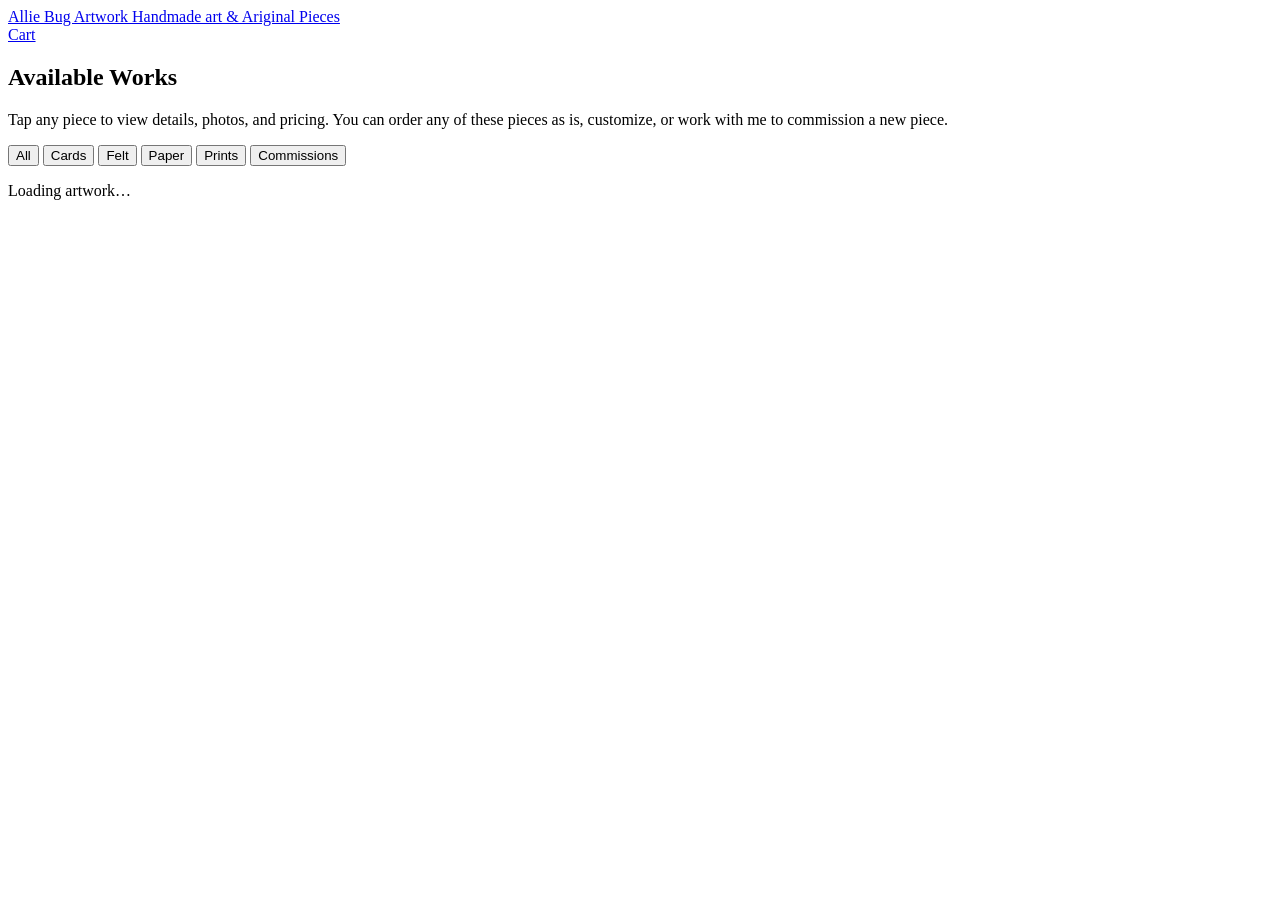
==== index.html @ 71f2e216 "Update" ====
<!DOCTYPE html>
<html lang="en">
<head>
  <meta charset="UTF-8">
  <meta name="viewport" content="width=device-width, initial-scale=1.0">
  <title>Allie Bug Artwork</title>
  <meta name="description" content="Original handmade art and pieces for sale.">
  <link rel="stylesheet" href="css/style.css">
  <link rel="preconnect" href="https://fonts.googleapis.com">
  <link rel="preconnect" href="https://fonts.gstatic.com" crossorigin>
  <link href="https://fonts.googleapis.com/css2?family=Cormorant+Garamond:ital,wght@0,400;0,600;1,400&family=DM+Sans:wght@400;500;600&display=swap" rel="stylesheet">
</head>
<body>
  <header class="site-header">
    <div class="container header-inner">
      <a href="index.html" class="logo">
        <span class="logo-title" id="site-title">Allie Bug Artwork</span>
        <span class="logo-tagline" id="site-tagline">Handmade art & Ariginal Pieces</span>
      </a>
      <div class="header-actions">
        <nav class="header-contact" id="header-contact"></nav>
        <a href="cart.html" class="cart-link" id="cart-link" aria-label="View cart">
          <span>Cart</span>
          <span class="cart-count" id="cart-count" hidden>0</span>
        </a>
      </div>
    </div>
  </header>

  <main>
    <section class="hero">
      <div class="container">
        <h1>Available Works</h1>
        <p class="hero-subtitle" id="gallery-subtitle">Tap any piece to view details, photos, and pricing. You can order any of these pieces as is, customize, or work with me to commission a new piece.</p>
      </div>
    </section>

    <section class="gallery-section">
      <div class="container">
        <div class="gallery-toolbar" aria-label="Artwork filters">
          <button class="filter-button active" type="button" data-filter="all">All</button>
          <button class="filter-button" type="button" data-filter="card">Cards</button>
          <button class="filter-button" type="button" data-filter="felt-piece">Felt</button>
                    <button class="filter-button" type="button" data-filter="paper">Paper</button>

           <button class="filter-button" type="button" data-filter="print">Prints</button>
                      <button class="filter-button" type="button" data-filter="commission">Commissions</button>

        </div>
        <div class="gallery-grid" id="gallery-grid">
          <p class="loading">Loading artwork…</p>
        </div>
      </div>
    </section>
  </main>

  <footer class="site-footer">
    <div class="container footer-inner" id="footer-contact"></div>
  </footer>

  <script src="js/site.js"></script>
  <script src="js/gallery.js"></script>
</body>
</html>
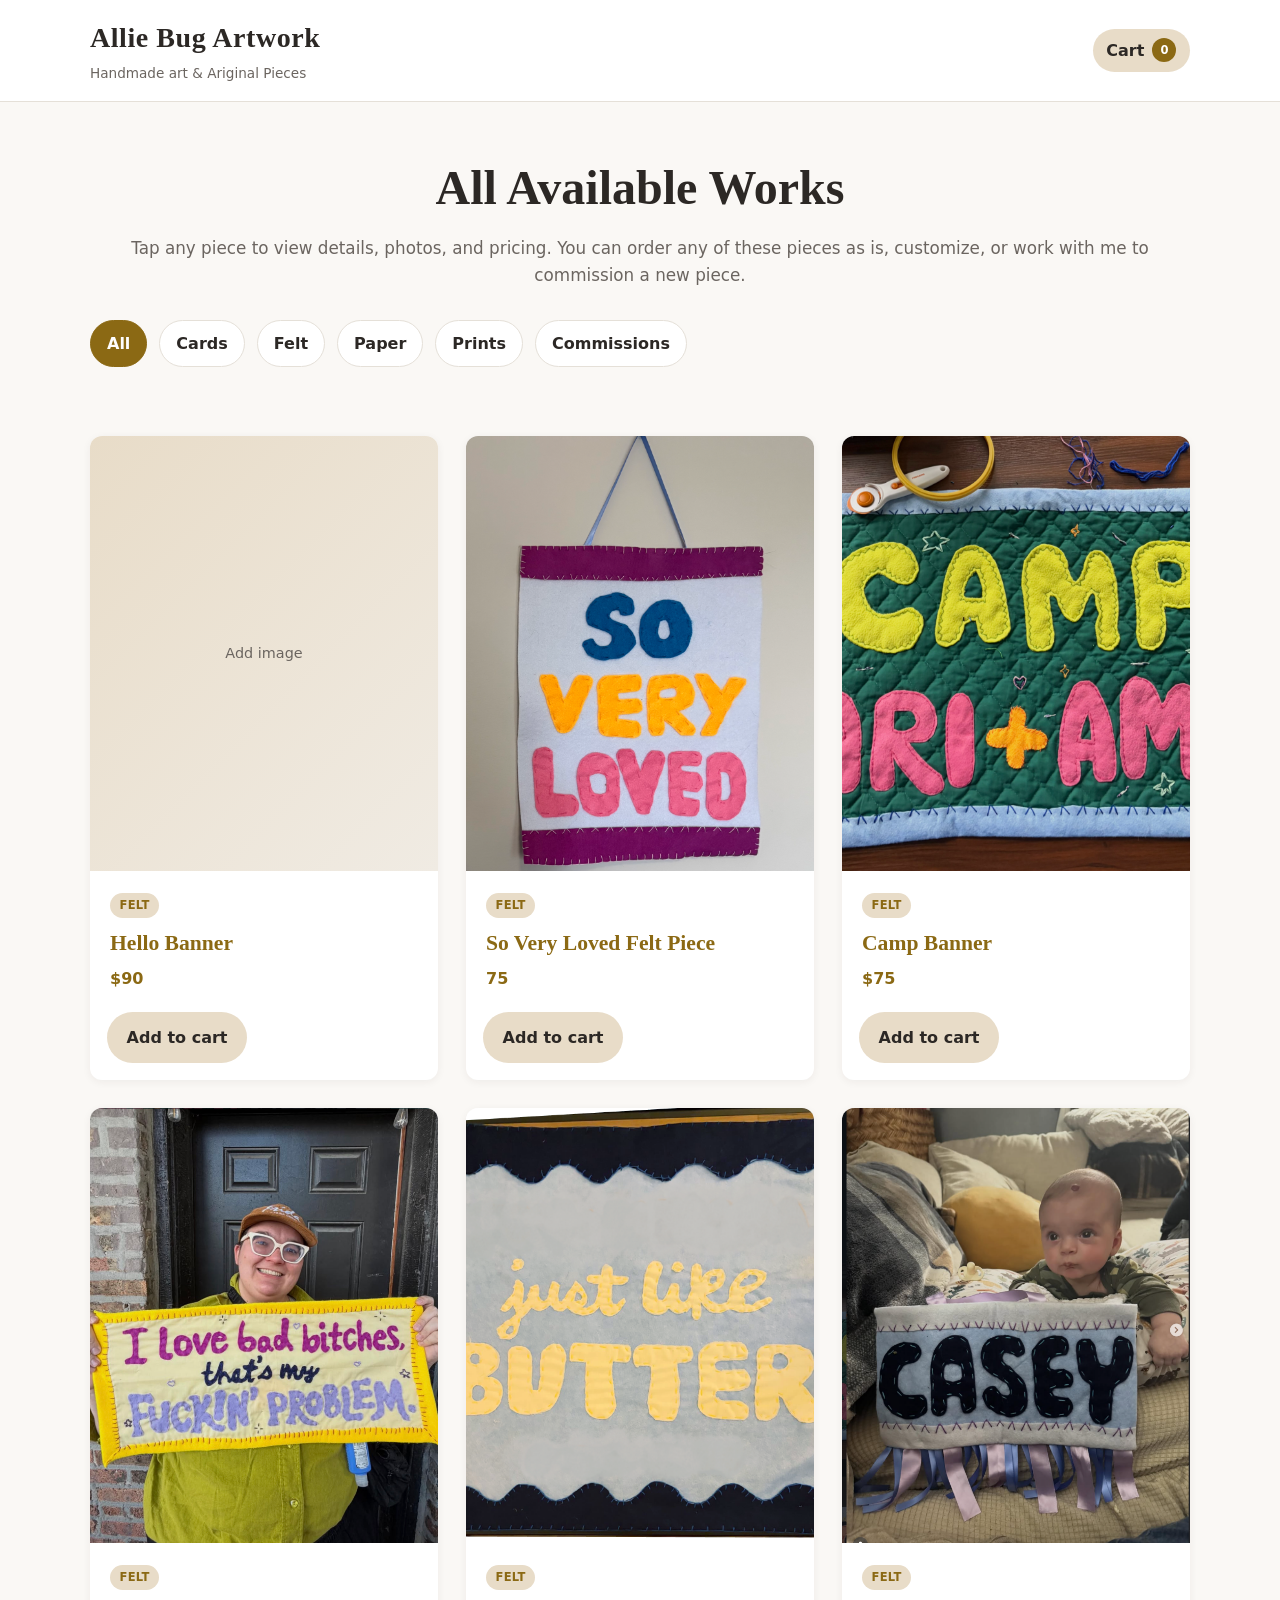
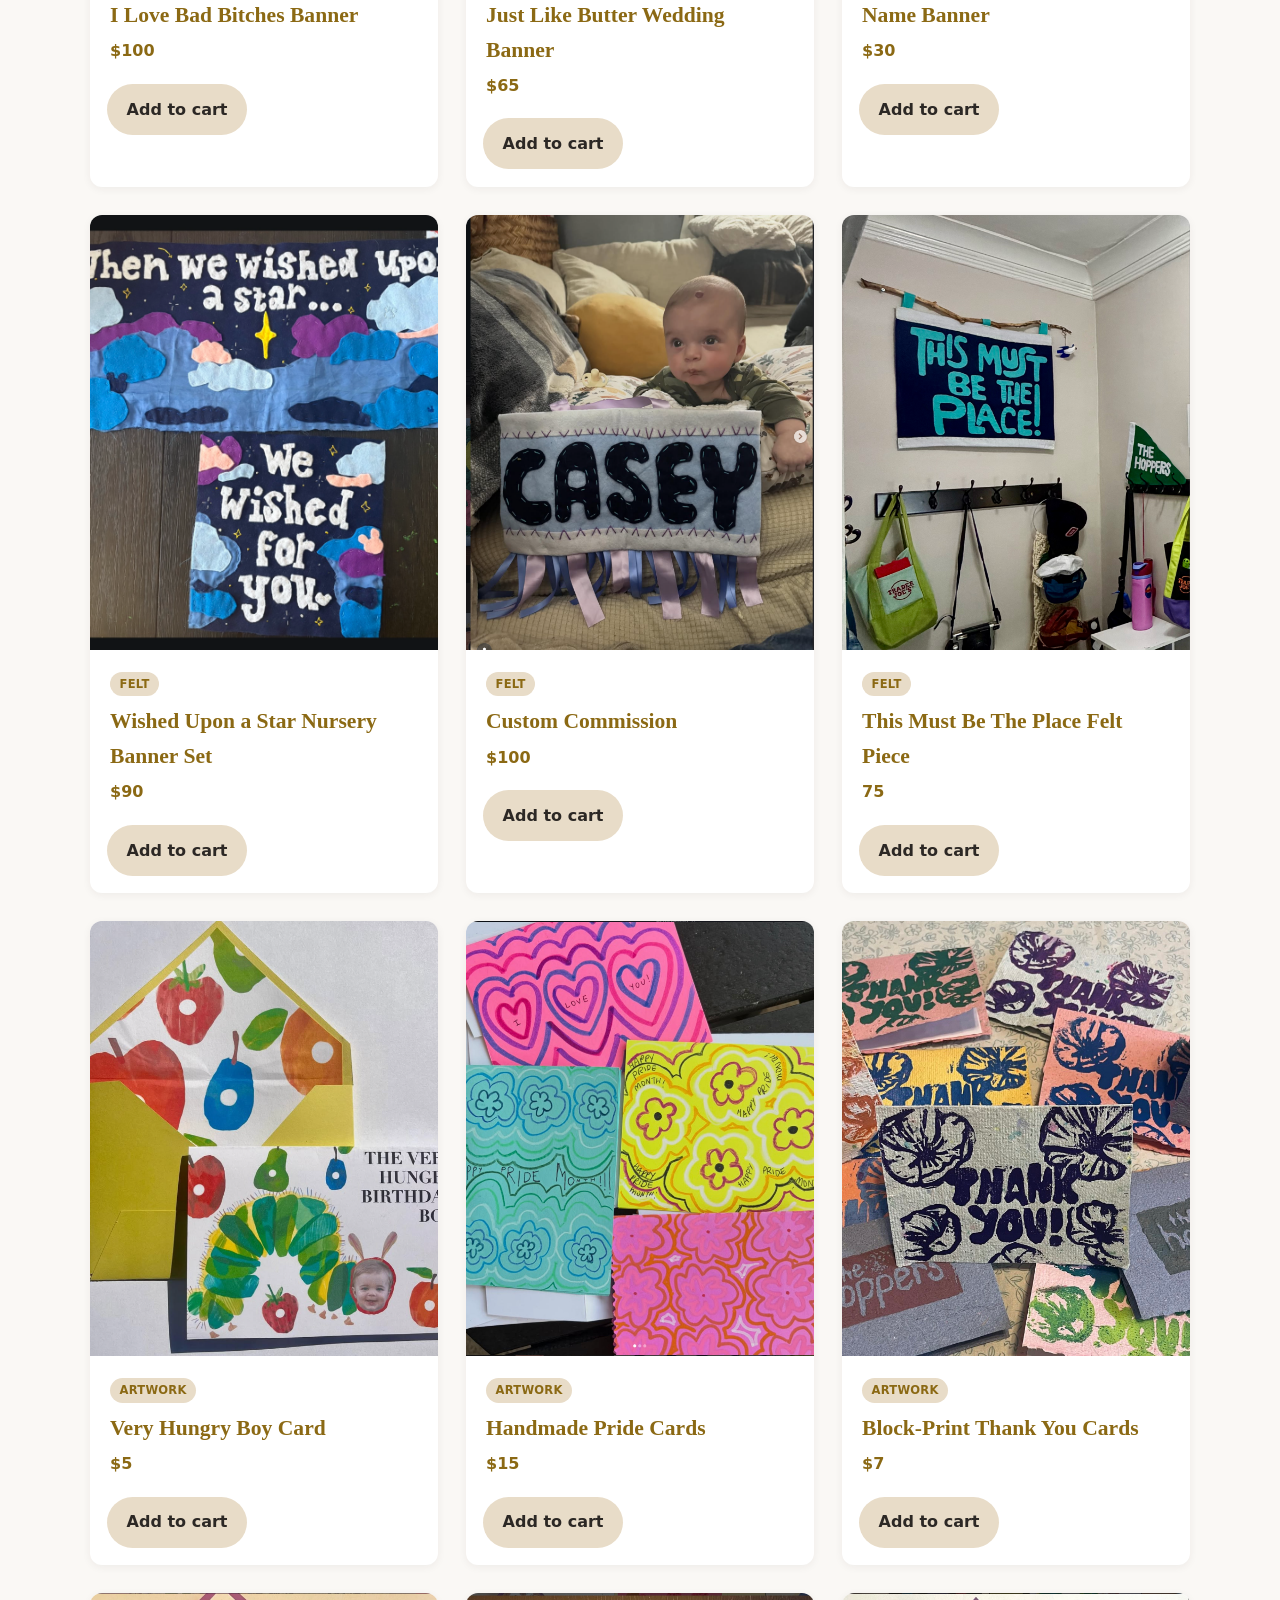
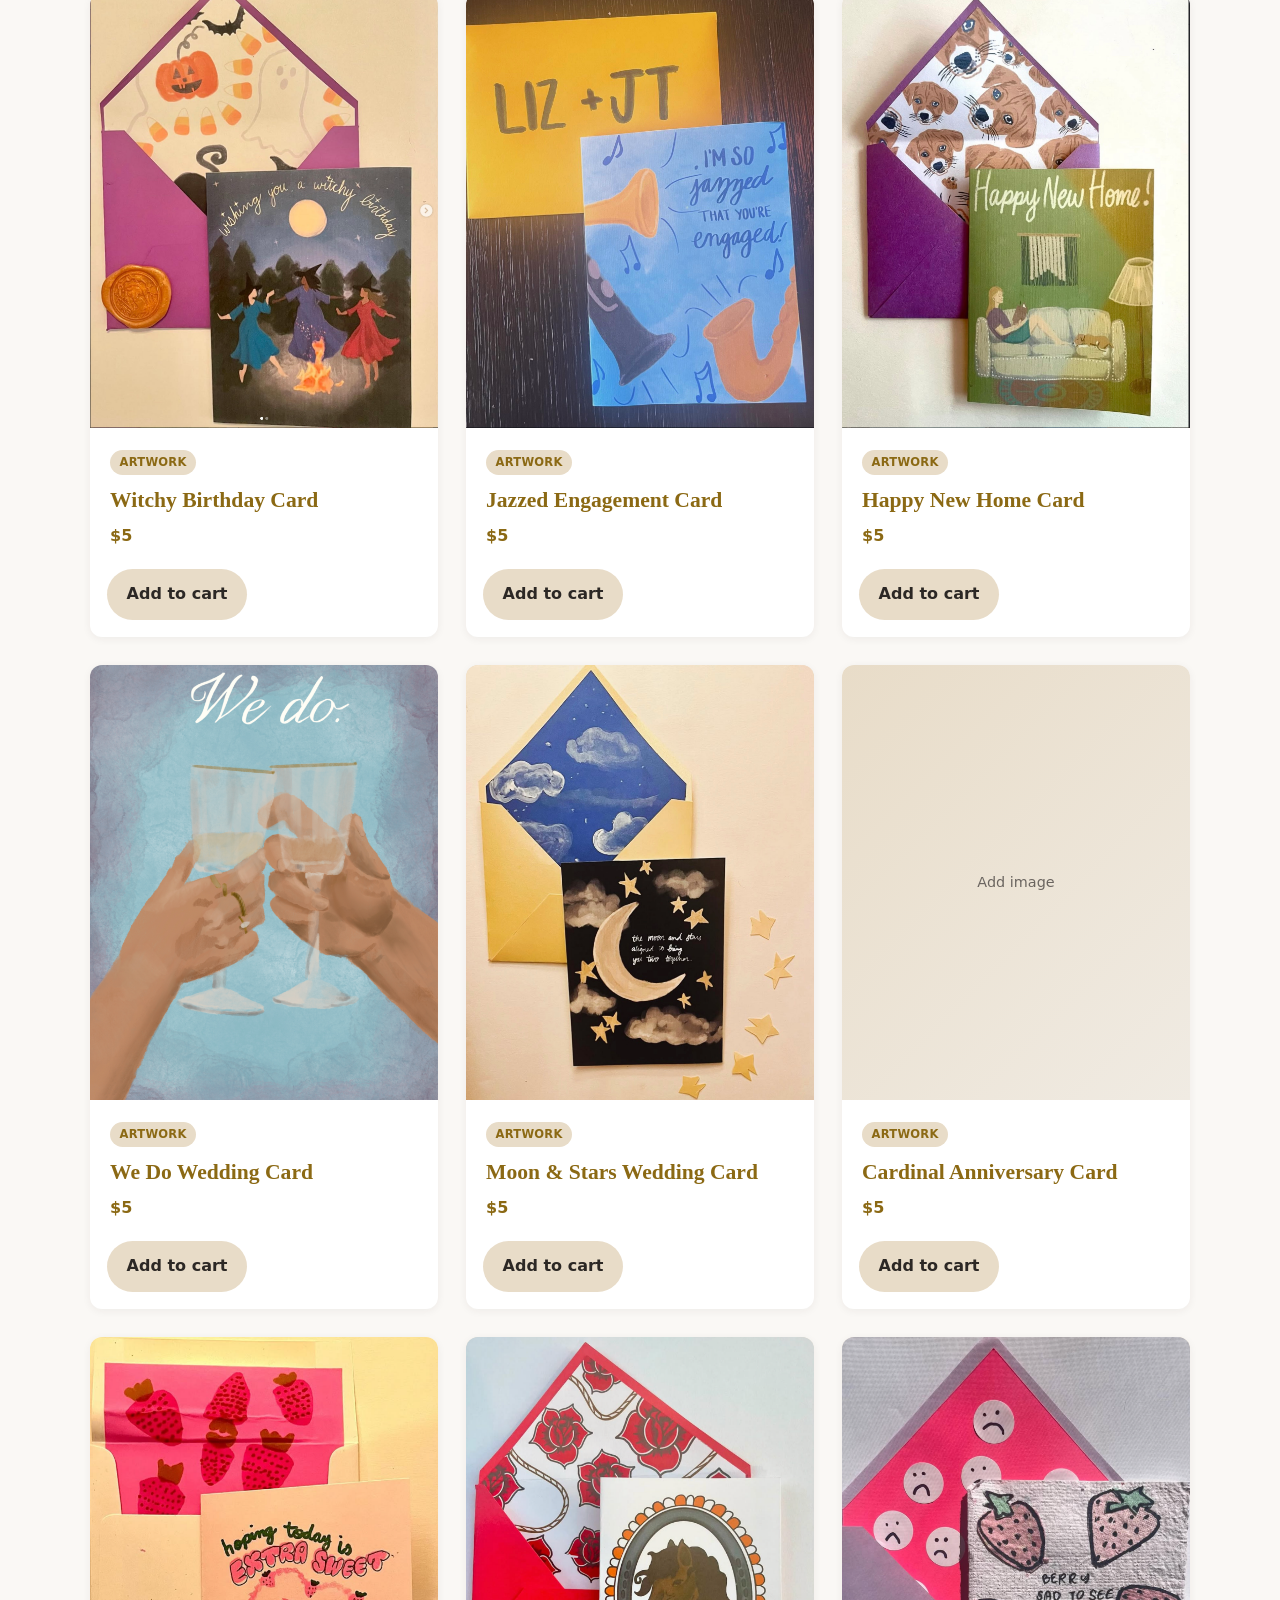
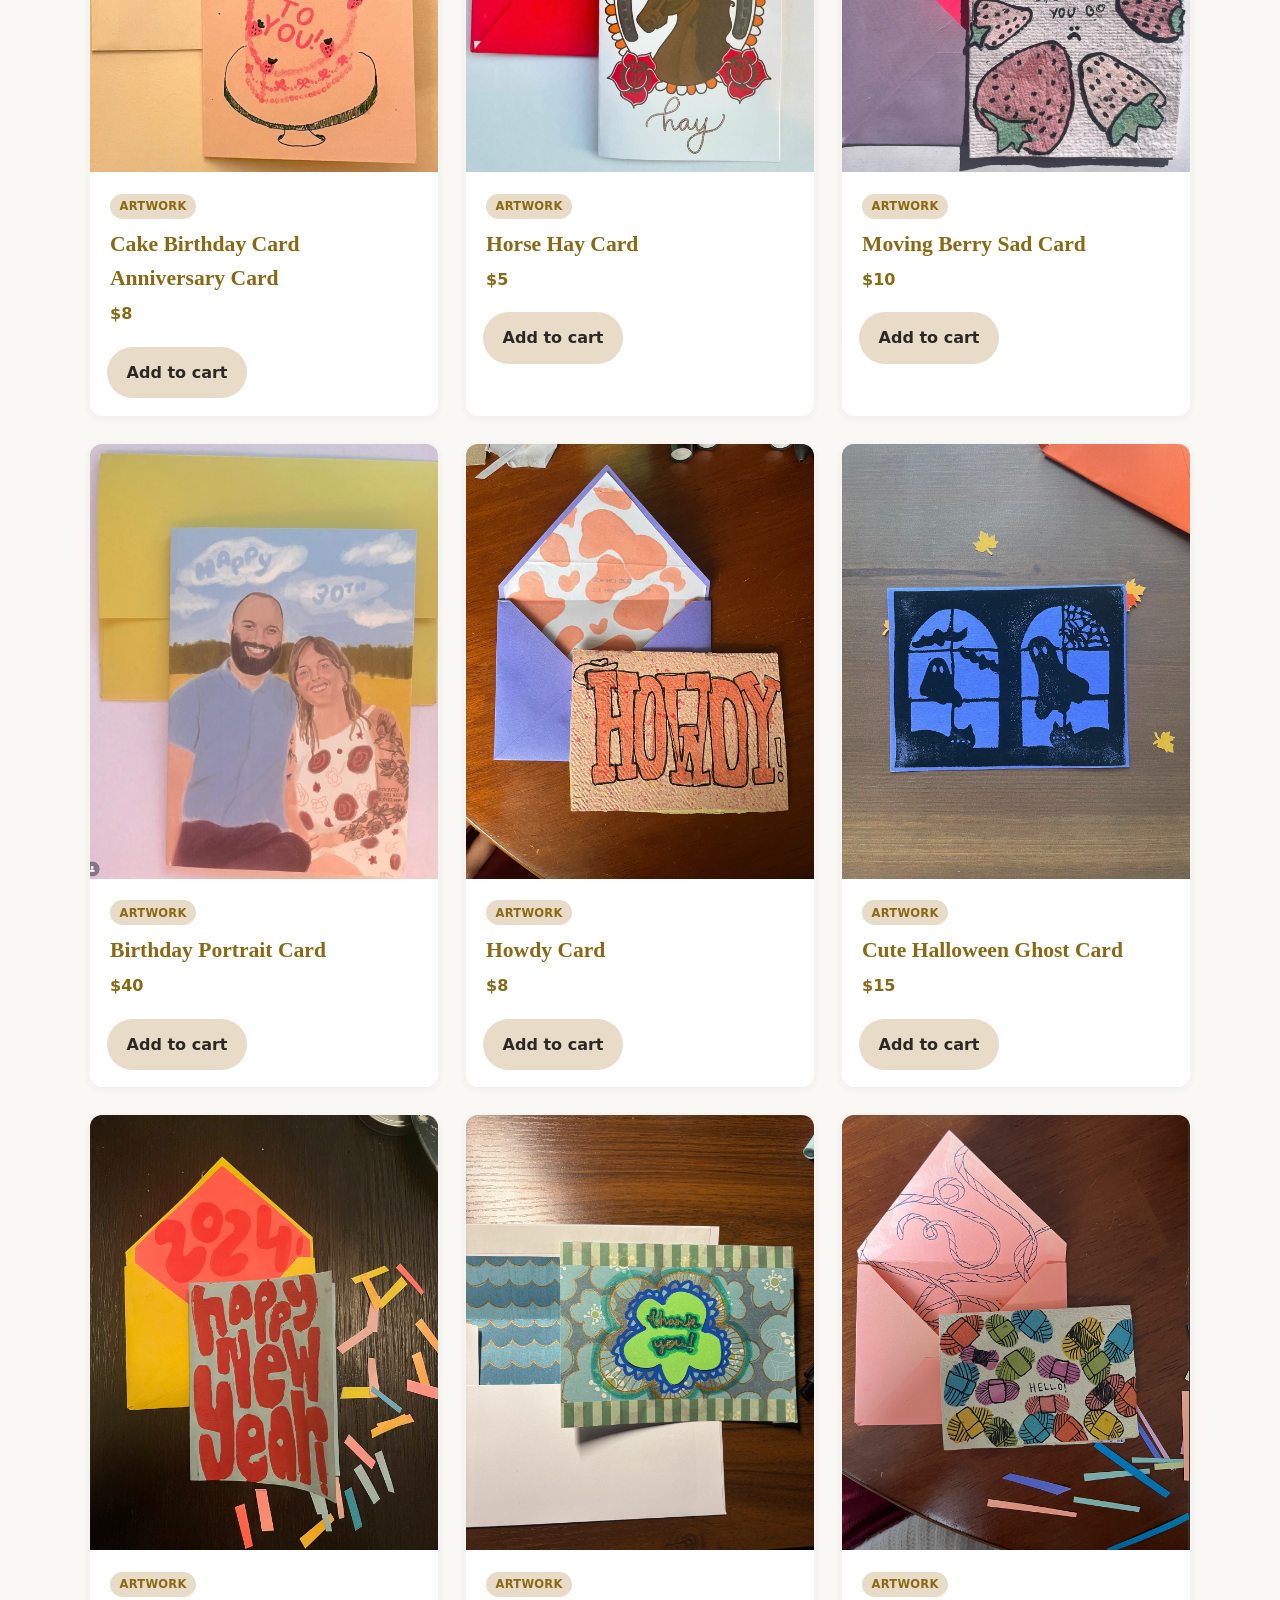
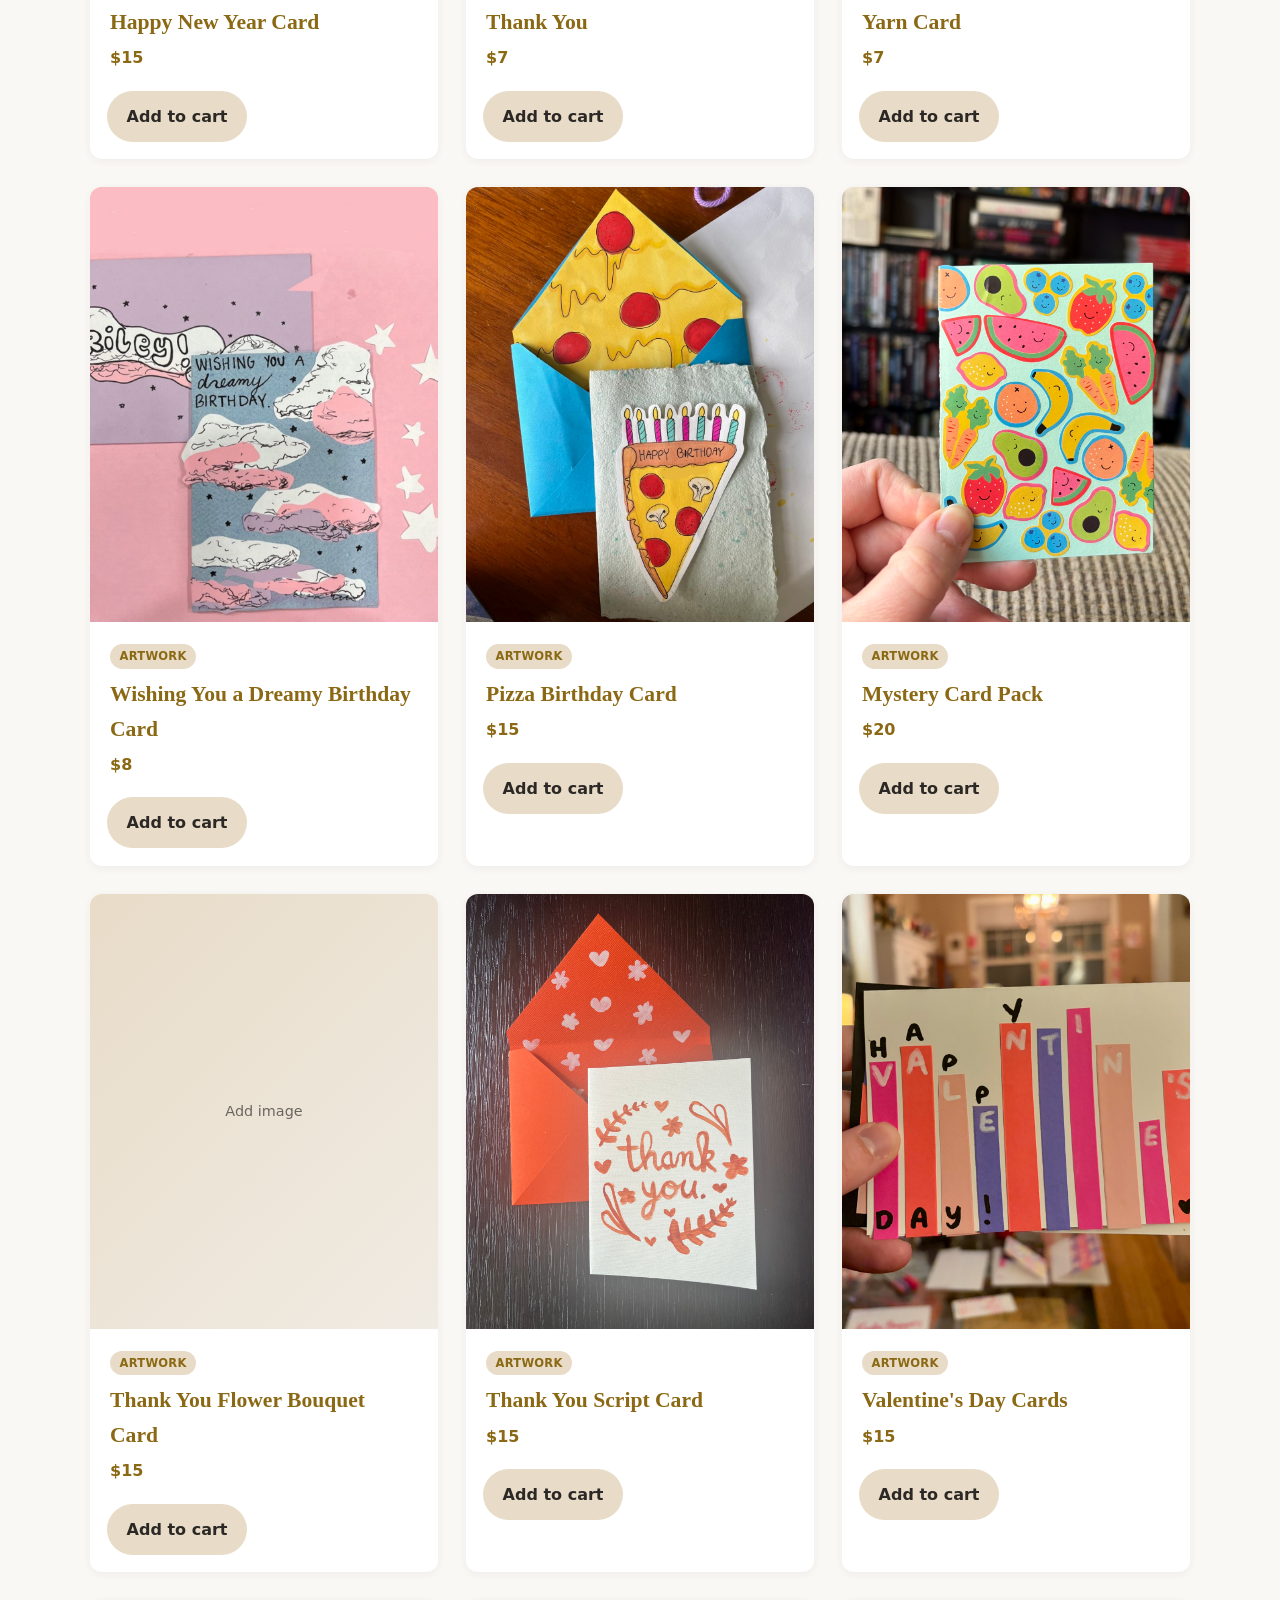
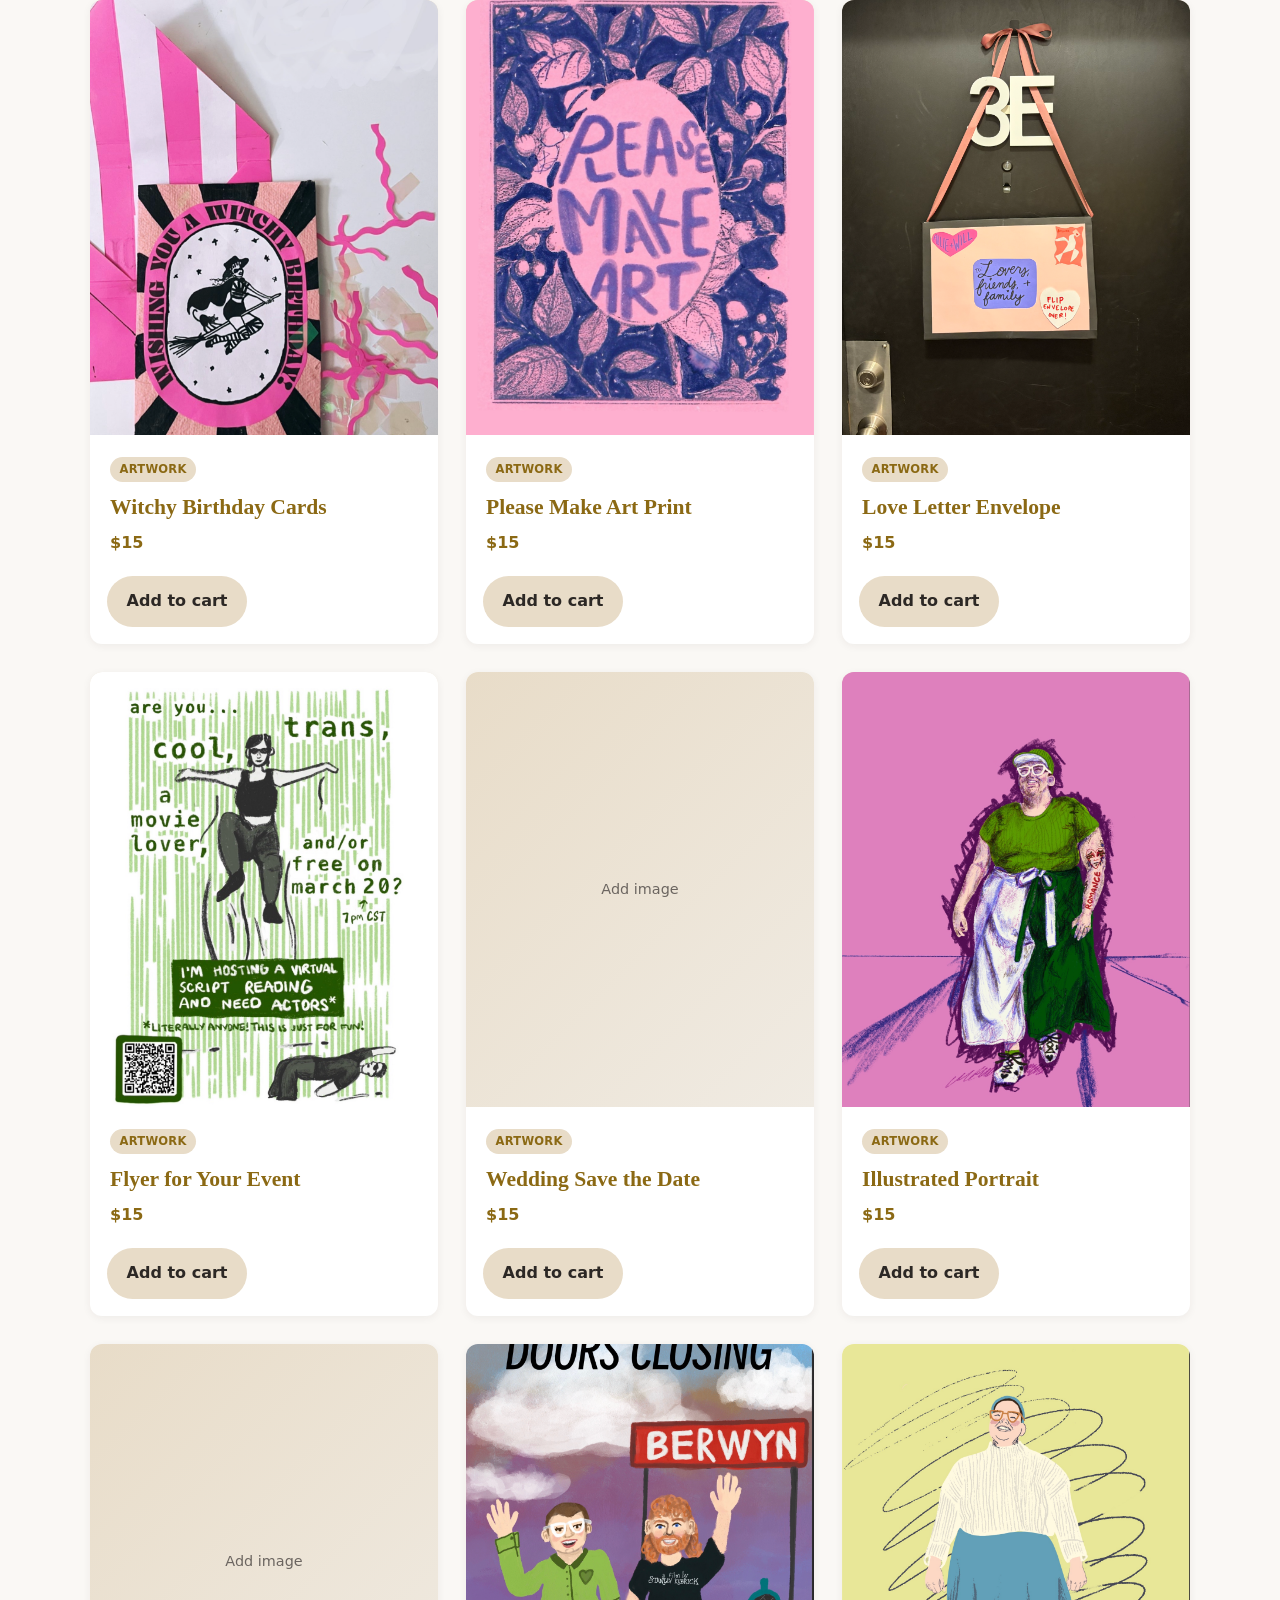
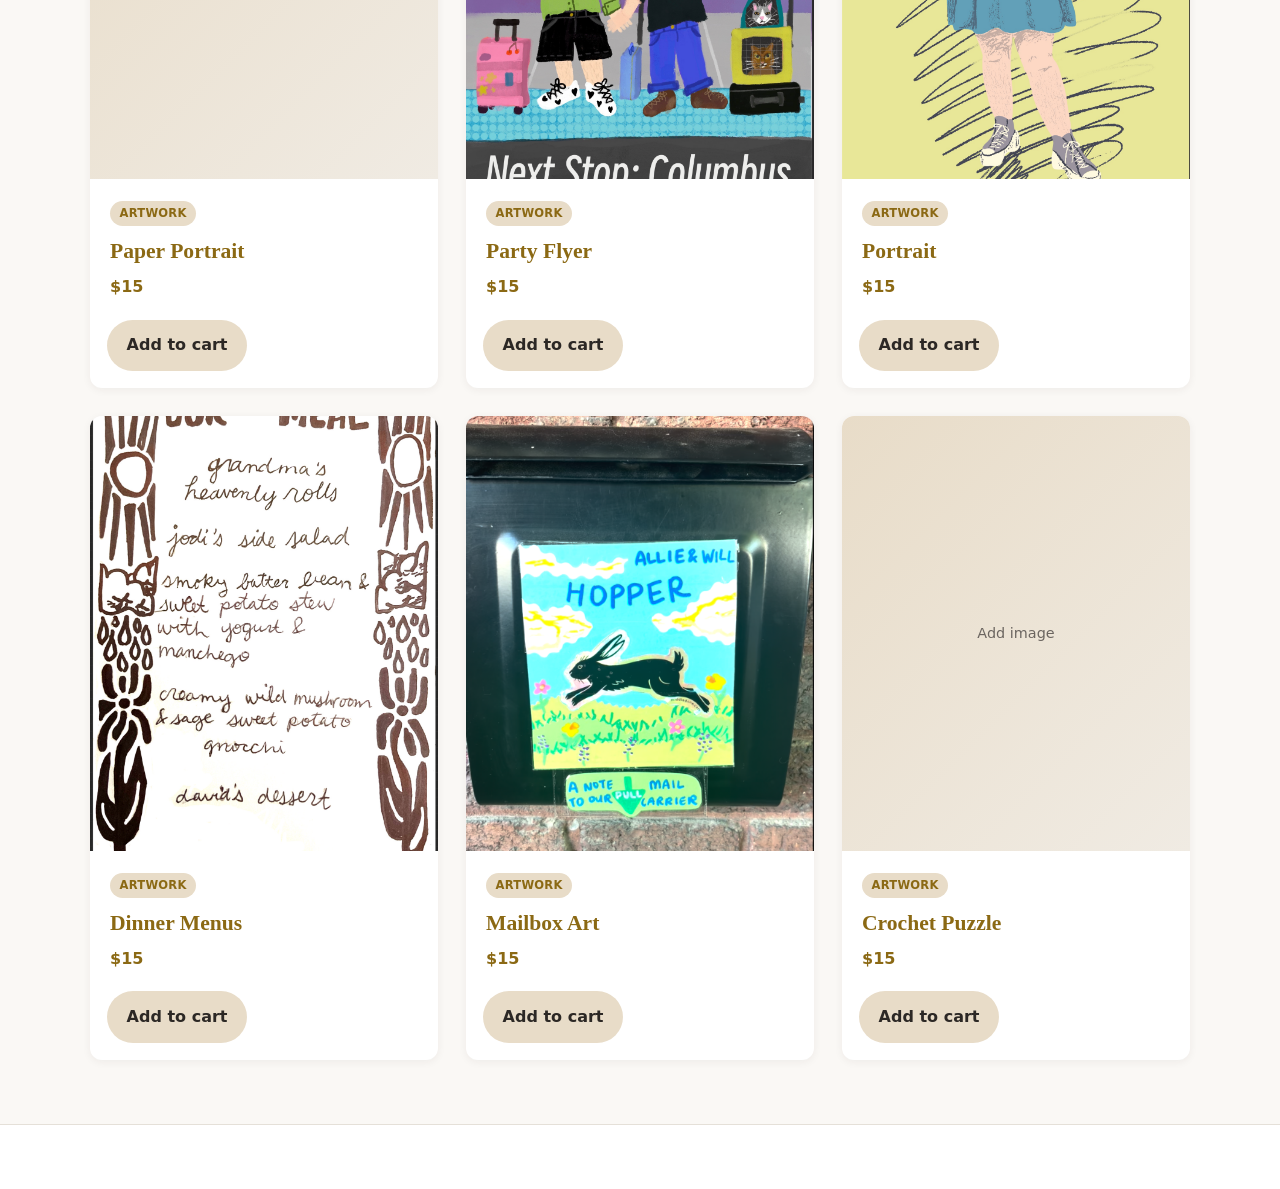
==== commit f284929a: "Add subcategory filtering for cards" ====
--- a/index.html
+++ b/index.html
@@ -1,5 +1,6 @@
 <!DOCTYPE html>
 <html lang="en">
+
 <head>
   <meta charset="UTF-8">
   <meta name="viewport" content="width=device-width, initial-scale=1.0">
@@ -8,8 +9,11 @@
   <link rel="stylesheet" href="css/style.css">
   <link rel="preconnect" href="https://fonts.googleapis.com">
   <link rel="preconnect" href="https://fonts.gstatic.com" crossorigin>
-  <link href="https://fonts.googleapis.com/css2?family=Cormorant+Garamond:ital,wght@0,400;0,600;1,400&family=DM+Sans:wght@400;500;600&display=swap" rel="stylesheet">
+  <link
+    href="https://fonts.googleapis.com/css2?family=Cormorant+Garamond:ital,wght@0,400;0,600;1,400&family=DM+Sans:wght@400;500;600&display=swap"
+    rel="stylesheet">
 </head>
+
 <body>
   <header class="site-header">
     <div class="container header-inner">
@@ -31,7 +35,8 @@
     <section class="hero">
       <div class="container">
         <h1>Available Works</h1>
-        <p class="hero-subtitle" id="gallery-subtitle">Tap any piece to view details, photos, and pricing. You can order any of these pieces as is, customize, or work with me to commission a new piece.</p>
+        <p class="hero-subtitle" id="gallery-subtitle">Tap any piece to view details, photos, and pricing. You can order
+          any of these pieces as is, customize, or work with me to commission a new piece.</p>
       </div>
     </section>
 
@@ -39,13 +44,20 @@
       <div class="container">
         <div class="gallery-toolbar" aria-label="Artwork filters">
           <button class="filter-button active" type="button" data-filter="all">All</button>
-          <button class="filter-button" type="button" data-filter="card">Cards</button>
-          <button class="filter-button" type="button" data-filter="felt-piece">Felt</button>
-                    <button class="filter-button" type="button" data-filter="paper">Paper</button>
-
-           <button class="filter-button" type="button" data-filter="print">Prints</button>
-                      <button class="filter-button" type="button" data-filter="commission">Commissions</button>
-
+          <button class="filter-button" type="button" data-filter="cards">Cards</button>
+          <button class="filter-button" type="button" data-filter="felt">Felt</button>
+          <button class="filter-button" type="button" data-filter="paper">Paper</button>
+          <button class="filter-button" type="button" data-filter="prints">Prints</button>
+          <button class="filter-button" type="button" data-filter="commission">Commissions</button>
+        </div>
+      
+        <div class="subcategory-toolbar">
+          <button class="card-filter-button" type="button" data-filter="all">All</button>
+          <button class="card-filter-button" type="button" data-filter="birthday">Birthday</button>
+          <button class="card-filter-button" type="button" data-filter="thankyou">Thank You</button>
+          <button class="card-filter-button" type="button" data-filter="celebration">Celebration</button>
+          <button class="card-filter-button" type="button" data-filter="hello">Just Saying Hi</button>
+          <button class="card-filter-button" type="button" data-filter="halloween">Halloween</button>
         </div>
         <div class="gallery-grid" id="gallery-grid">
           <p class="loading">Loading artwork…</p>
@@ -61,4 +73,5 @@
   <script src="js/site.js"></script>
   <script src="js/gallery.js"></script>
 </body>
-</html>
+
+</html>
--- a/css/style.css
+++ b/css/style.css
@@ -0,0 +1,968 @@
+:root {
+  --color-bg: #faf8f5;
+  --color-surface: #ffffff;
+  --color-text: #2c2825;
+  --color-text-muted: #6b6560;
+  --color-accent: #8b6914;
+  --color-accent-soft: #e8dcc8;
+  --color-border: #e5e0d8;
+  --font-display: "Cormorant Garamond", Georgia, serif;
+  --font-body: "DM Sans", system-ui, sans-serif;
+  --shadow-sm: 0 2px 8px rgba(44, 40, 37, 0.06);
+  --shadow-md: 0 8px 24px rgba(44, 40, 37, 0.1);
+  --radius: 12px;
+  --max-width: 1100px;
+}
+
+*,
+*::before,
+*::after {
+  box-sizing: border-box;
+}
+
+html {
+  scroll-behavior: smooth;
+}
+
+body {
+  margin: 0;
+  min-height: 100vh;
+  display: flex;
+  flex-direction: column;
+  font-family: var(--font-body);
+  font-size: 16px;
+  line-height: 1.6;
+  color: var(--color-text);
+  background: var(--color-bg);
+}
+
+img {
+  max-width: 100%;
+  height: auto;
+  display: block;
+}
+
+a {
+  color: var(--color-accent);
+  text-decoration: none;
+}
+
+a:hover {
+  text-decoration: underline;
+}
+
+.container {
+  width: min(100% - 2rem, var(--max-width));
+  margin-inline: auto;
+}
+
+/* Header */
+.site-header {
+  background: var(--color-surface);
+  border-bottom: 1px solid var(--color-border);
+  position: sticky;
+  top: 0;
+  z-index: 100;
+}
+
+.header-inner {
+  display: flex;
+  flex-wrap: wrap;
+  align-items: center;
+  justify-content: space-between;
+  gap: 1rem;
+  padding: 1rem 0;
+}
+
+.logo {
+  color: inherit;
+  text-decoration: none;
+}
+
+.logo:hover {
+  text-decoration: none;
+}
+
+.logo-title {
+  display: block;
+  font-family: var(--font-display);
+  font-size: 1.75rem;
+  font-weight: 600;
+  letter-spacing: 0.02em;
+}
+
+.logo-tagline {
+  display: block;
+  font-size: 0.85rem;
+  color: var(--color-text-muted);
+  margin-top: 0.15rem;
+}
+
+.header-actions {
+  display: flex;
+  flex-wrap: wrap;
+  align-items: center;
+  justify-content: flex-end;
+  gap: 0.75rem 1.25rem;
+}
+
+.header-contact {
+  display: flex;
+  flex-wrap: wrap;
+  gap: 0.75rem 1.25rem;
+  font-size: 0.9rem;
+}
+
+.header-contact a {
+  color: var(--color-text);
+  font-weight: 500;
+}
+
+.header-contact a:hover {
+  color: var(--color-accent);
+}
+
+.cart-link {
+  display: inline-flex;
+  align-items: center;
+  gap: 0.5rem;
+  padding: 0.55rem 0.85rem;
+  border-radius: 999px;
+  background: var(--color-accent-soft);
+  color: var(--color-text);
+  font-weight: 600;
+  text-decoration: none;
+}
+
+.cart-link:hover {
+  background: #dfd3be;
+  text-decoration: none;
+  color: var(--color-text);
+}
+
+.cart-count {
+  display: inline-flex;
+  align-items: center;
+  justify-content: center;
+  min-width: 1.5rem;
+  height: 1.5rem;
+  border-radius: 50%;
+  background: var(--color-accent);
+  color: #fff;
+  font-size: 0.72rem;
+  line-height: 1;
+  padding: 0 0.35rem;
+}
+
+.primary-button,
+.secondary-button {
+  border: none;
+  margin-bottom: 5%;
+  margin-left: 5%;
+  border-radius: 999px;
+  padding: 0.8rem 1.2rem;
+  font: inherit;
+  font-weight: 600;
+  cursor: pointer;
+  transition: transform 0.15s ease, opacity 0.15s ease, background 0.15s ease;
+  text-decoration: none;
+  display: inline-flex;
+  align-items: center;
+  justify-content: center;
+  text-align: center;
+}
+
+.primary-button {
+  background: var(--color-accent);
+  color: #fff;
+}
+
+.primary-button:hover,
+.primary-button:focus-visible {
+  filter: brightness(0.96);
+  text-decoration: none;
+  color: #fff;
+}
+
+.primary-button:disabled {
+  opacity: 0.7;
+  cursor: not-allowed;
+}
+
+.secondary-button {
+  background: var(--color-accent-soft);
+  color: var(--color-text);
+}
+
+.secondary-button:hover,
+.secondary-button:focus-visible {
+  background: #dfd3be;
+  text-decoration: none;
+  color: var(--color-text);
+}
+
+/* Hero */
+.hero {
+  padding: 3rem 0 2rem;
+  text-align: center;
+}
+
+.hero h1 {
+  font-family: var(--font-display);
+  font-size: clamp(2rem, 5vw, 3rem);
+  font-weight: 600;
+  margin: 0 0 0.5rem;
+}
+
+.hero-subtitle {
+  color: var(--color-text-muted);
+  margin: 0;
+  font-size: 1.05rem;
+}
+
+/* Gallery */
+.gallery-section {
+  padding-bottom: 4rem;
+}
+
+.gallery-toolbar {
+  display: flex;
+  flex-wrap: wrap;
+  gap: 0.75rem;
+  margin-bottom: 1.5rem;
+}
+
+.filter-button {
+  border: 1px solid var(--color-border);
+  background: var(--color-surface);
+  color: var(--color-text);
+  border-radius: 999px;
+  padding: 0.6rem 1rem;
+  font: inherit;
+  font-weight: 600;
+  cursor: pointer;
+  transition: all 0.2s ease;
+}
+
+.filter-button:hover,
+.filter-button:focus-visible {
+  border-color: var(--color-accent);
+  color: var(--color-accent);
+  outline: none;
+}
+
+.filter-button.active {
+  background: var(--color-accent);
+  border-color: var(--color-accent);
+  color: #fff;
+}
+
+.gallery-grid {
+  display: grid;
+  grid-template-columns: repeat(auto-fill, minmax(280px, 1fr));
+  gap: 1.75rem;
+}
+
+.art-card {
+  background: var(--color-surface);
+  border-radius: var(--radius);
+  overflow: hidden;
+  box-shadow: var(--shadow-sm);
+  transition: transform 0.2s ease, box-shadow 0.2s ease;
+  color: inherit;
+  text-decoration: none;
+}
+
+.art-card:hover {
+  transform: translateY(-4px);
+  box-shadow: var(--shadow-md);
+  text-decoration: none;
+}
+
+.art-card-image {
+  aspect-ratio: 4 / 5;
+  overflow: hidden;
+  background: var(--color-accent-soft);
+}
+
+.art-card-image img {
+  width: 100%;
+  height: 100%;
+  object-fit: cover;
+  transition: transform 0.3s ease;
+}
+
+.art-card:hover .art-card-image img {
+  transform: scale(1.03);
+}
+
+.art-card-body {
+  padding: 1.25rem;
+}
+
+.art-card-meta {
+  margin-bottom: 0.5rem;
+}
+
+.art-card-tag {
+  display: inline-block;
+  border-radius: 999px;
+  background: var(--color-accent-soft);
+  color: var(--color-accent);
+  padding: 0.2rem 0.6rem;
+  font-size: 0.72rem;
+  font-weight: 600;
+  letter-spacing: 0.02em;
+  text-transform: uppercase;
+}
+
+.art-card-title {
+  font-family: var(--font-display);
+  font-size: 1.35rem;
+  font-weight: 600;
+  margin: 0 0 0.35rem;
+}
+
+.art-card-price {
+  font-weight: 600;
+  color: var(--color-accent);
+  margin: 0;
+}
+
+/* Piece detail page */
+.piece-page {
+  padding: 2rem 0 4rem;
+}
+
+.back-link {
+  display: inline-block;
+  margin-bottom: 2rem;
+  font-weight: 500;
+  color: var(--color-text-muted);
+}
+
+.back-link:hover {
+  color: var(--color-accent);
+}
+
+.piece-layout {
+  display: grid;
+  grid-template-columns: 1fr;
+  gap: 2.5rem;
+}
+
+@media (min-width: 768px) {
+  .piece-layout {
+    grid-template-columns: 1.2fr 1fr;
+    align-items: start;
+  }
+}
+
+.piece-gallery {
+  display: flex;
+  flex-direction: column;
+  gap: 1rem;
+}
+
+.piece-main-image {
+  border-radius: var(--radius);
+  overflow: hidden;
+  background: var(--color-accent-soft);
+  box-shadow: var(--shadow-sm);
+}
+
+.piece-main-image img {
+  width: 100%;
+  aspect-ratio: 4 / 5;
+  object-fit: cover;
+}
+
+.piece-thumbnails {
+  display: flex;
+  gap: 0.75rem;
+  flex-wrap: wrap;
+}
+
+.piece-thumb {
+  width: 72px;
+  height: 72px;
+  border-radius: 8px;
+  overflow: hidden;
+  border: 2px solid transparent;
+  cursor: pointer;
+  padding: 0;
+  background: var(--color-accent-soft);
+  transition: border-color 0.15s ease;
+}
+
+.piece-thumb:hover,
+.piece-thumb.active {
+  border-color: var(--color-accent);
+}
+
+.piece-thumb img {
+  width: 100%;
+  height: 100%;
+  object-fit: cover;
+}
+
+.piece-category {
+  display: inline-block;
+  margin: 0 0 0.75rem;
+  border-radius: 999px;
+  background: var(--color-accent-soft);
+  color: var(--color-accent);
+  padding: 0.25rem 0.7rem;
+  font-size: 0.72rem;
+  font-weight: 700;
+  letter-spacing: 0.05em;
+  text-transform: uppercase;
+}
+
+.piece-info h1 {
+  font-family: var(--font-display);
+  font-size: clamp(2rem, 4vw, 2.75rem);
+  font-weight: 600;
+  margin: 0 0 0.75rem;
+  line-height: 1.15;
+}
+
+.piece-price {
+  font-size: 1.5rem;
+  font-weight: 600;
+  color: var(--color-accent);
+  margin: 0 0 1.5rem;
+}
+
+.piece-description {
+  color: var(--color-text-muted);
+  font-size: 1.05rem;
+  margin: 0 0 2rem;
+  line-height: 1.7;
+}
+
+.order-box {
+  background: var(--color-surface);
+  border: 1px solid var(--color-border);
+  border-radius: var(--radius);
+  padding: 1.5rem;
+}
+
+.order-box h2 {
+  font-family: var(--font-display);
+  font-size: 1.35rem;
+  margin: 0 0 0.75rem;
+}
+
+.order-box p {
+  margin: 0 0 1rem;
+  color: var(--color-text-muted);
+  font-size: 0.95rem;
+}
+
+.order-links {
+  display: flex;
+  flex-direction: column;
+  gap: 0.75rem;
+}
+
+.order-link {
+  display: inline-flex;
+  align-items: center;
+  justify-content: center;
+  padding: 0.75rem 1.25rem;
+  border-radius: 8px;
+  font-weight: 600;
+  text-decoration: none;
+  transition: background 0.15s ease;
+}
+
+.order-link-primary {
+  background: var(--color-accent);
+  color: #fff;
+}
+
+.order-link-primary:hover {
+  background: #735610;
+  text-decoration: none;
+  color: #fff;
+}
+
+.order-link-secondary {
+  background: var(--color-accent-soft);
+  color: var(--color-text);
+}
+
+.order-link-secondary:hover {
+  background: #ddd0bc;
+  text-decoration: none;
+}
+
+.addon-selector {
+  display: flex;
+  flex-direction: column;
+  gap: 0.75rem;
+  margin: 0 0 1rem;
+}
+
+.checkbox-row {
+  display: flex;
+  align-items: center;
+  gap: 0.7rem;
+  font-weight: 600;
+  color: var(--color-text);
+}
+
+.checkbox-row input {
+  width: 1rem;
+  height: 1rem;
+  accent-color: var(--color-accent);
+  cursor: pointer;
+}
+
+.customization-field {
+  display: flex;
+  flex-direction: column;
+  gap: 0.45rem;
+  margin: 0 0 1rem;
+  font-weight: 600;
+  color: var(--color-text);
+}
+
+.customization-field input {
+  width: 100%;
+  border: 1px solid var(--color-border);
+  border-radius: 8px;
+  padding: 0.7rem 0.8rem;
+  font: inherit;
+  background: var(--color-surface);
+  color: var(--color-text);
+}
+
+.customization-field input:focus {
+  outline: 2px solid rgba(139, 105, 20, 0.2);
+  border-color: var(--color-accent);
+}
+
+/* Cart */
+.cart-page {
+  padding: 2.5rem 0 4rem;
+}
+
+.cart-header {
+  margin-bottom: 1.5rem;
+}
+
+.eyebrow {
+  margin: 0 0 0.35rem;
+  color: var(--color-accent);
+  text-transform: uppercase;
+  letter-spacing: 0.08em;
+  font-weight: 700;
+  font-size: 0.75rem;
+}
+
+.cart-header h1 {
+  margin: 0;
+  font-family: var(--font-display);
+  font-size: clamp(2.25rem, 4vw, 3rem);
+  line-height: 1.1;
+}
+
+.cart-shell {
+  display: grid;
+  grid-template-columns: minmax(0, 2fr) minmax(240px, 0.8fr);
+  gap: 1.5rem;
+  align-items: start;
+}
+
+.cart-list {
+  display: flex;
+  flex-direction: column;
+  gap: 1rem;
+}
+
+.cart-item {
+  display: grid;
+  grid-template-columns: 120px minmax(0, 1fr) auto;
+  gap: 1rem;
+  background: var(--color-surface);
+  border: 1px solid var(--color-border);
+  border-radius: var(--radius);
+  padding: 1rem;
+  box-shadow: var(--shadow-sm);
+}
+
+.cart-item-image {
+  width: 120px;
+  height: 120px;
+  overflow: hidden;
+  border-radius: 10px;
+  background: var(--color-accent-soft);
+}
+
+.cart-item-image img {
+  width: 100%;
+  height: 100%;
+  object-fit: cover;
+}
+
+.cart-item-details {
+  display: flex;
+  flex-direction: column;
+  justify-content: space-between;
+  gap: 0.75rem;
+}
+
+.cart-item-addons {
+  margin: 0;
+  color: var(--color-text-muted);
+  font-size: 0.9rem;
+}
+
+.cart-customization-field {
+  margin: 0;
+}
+
+.cart-customization-field label {
+  font-size: 0.78rem;
+  color: var(--color-text-muted);
+  font-weight: 600;
+  letter-spacing: 0.04em;
+  text-transform: uppercase;
+}
+
+.cart-customization-input {
+  min-height: 42px;
+}
+
+.cart-clear-customization {
+  align-self: flex-start;
+  font-size: 0.8rem;
+}
+
+.checkout-modal-backdrop {
+  position: fixed;
+  inset: 0;
+  background: rgba(44, 40, 37, 0.5);
+  display: flex;
+  align-items: center;
+  justify-content: center;
+  padding: 1.25rem;
+  z-index: 200;
+}
+
+.checkout-modal {
+  position: relative;
+  width: min(100%, 520px);
+  background: var(--color-surface);
+  border-radius: var(--radius);
+  box-shadow: var(--shadow-md);
+  border: 1px solid var(--color-border);
+  padding: 1.5rem;
+}
+
+.checkout-close {
+  position: absolute;
+  top: 0.75rem;
+  right: 0.9rem;
+  border: none;
+  background: transparent;
+  color: var(--color-text-muted);
+  font-size: 1.6rem;
+  cursor: pointer;
+}
+
+.checkout-modal h2 {
+  font-family: var(--font-display);
+  font-size: 2rem;
+  margin: 0 0 0.5rem;
+}
+
+.checkout-confirmation-copy {
+  color: var(--color-text-muted);
+  margin: 0 0 1.25rem;
+}
+
+.checkout-form {
+  display: flex;
+  flex-direction: column;
+  gap: 1rem;
+}
+
+.checkout-form label {
+  display: flex;
+  flex-direction: column;
+  gap: 0.45rem;
+  font-weight: 600;
+}
+
+.checkout-form input {
+  border: 1px solid var(--color-border);
+  border-radius: 8px;
+  padding: 0.8rem 0.9rem;
+  font: inherit;
+}
+
+.checkout-actions {
+  display: flex;
+  justify-content: flex-end;
+  gap: 0.75rem;
+  margin-top: 0.5rem;
+}
+
+.single-action {
+  justify-content: center;
+}
+
+.cart-item-category {
+  margin: 0 0 0.2rem;
+  color: var(--color-accent);
+  font-size: 0.72rem;
+  font-weight: 700;
+  text-transform: uppercase;
+  letter-spacing: 0.06em;
+}
+
+.cart-item-title {
+  margin: 0;
+  font-family: var(--font-display);
+  font-size: 1.5rem;
+  line-height: 1.1;
+}
+
+.cart-item-meta {
+  display: flex;
+  flex-wrap: wrap;
+  align-items: center;
+  justify-content: space-between;
+  gap: 0.75rem;
+}
+
+.cart-item-price,
+.cart-item-line-total {
+  margin: 0;
+  font-weight: 600;
+  color: var(--color-accent);
+}
+
+.cart-qty-control {
+  display: inline-flex;
+  align-items: center;
+  border: 1px solid var(--color-border);
+  border-radius: 999px;
+  overflow: hidden;
+  background: var(--color-bg);
+}
+
+.cart-qty-button {
+  width: 2rem;
+  height: 2rem;
+  border: none;
+  background: transparent;
+  color: var(--color-text);
+  font-size: 1.2rem;
+  cursor: pointer;
+}
+
+.cart-qty-input {
+  width: 3rem;
+  border: none;
+  background: transparent;
+  text-align: center;
+  font: inherit;
+  color: var(--color-text);
+}
+
+.cart-qty-input:focus {
+  outline: none;
+}
+
+.cart-item-actions {
+  display: flex;
+  flex-direction: column;
+  align-items: flex-end;
+  justify-content: space-between;
+  gap: 0.75rem;
+}
+
+.text-button {
+  background: transparent;
+  border: none;
+  color: #8b3d2f;
+  font: inherit;
+  font-weight: 600;
+  cursor: pointer;
+  padding: 0;
+}
+
+.text-button:hover {
+  text-decoration: underline;
+}
+
+.cart-summary {
+  background: var(--color-surface);
+  border: 1px solid var(--color-border);
+  border-radius: var(--radius);
+  box-shadow: var(--shadow-sm);
+  padding: 1.5rem;
+  position: sticky;
+  top: 6rem;
+}
+
+.cart-summary h2 {
+  margin: 0 0 1rem;
+  font-size: 1.25rem;
+}
+
+.checkout-intro {
+  margin: 0 0 1rem;
+  color: var(--color-text-muted);
+  font-size: 0.92rem;
+  line-height: 1.6;
+}
+
+.summary-row {
+  display: flex;
+  justify-content: space-between;
+  gap: 1rem;
+  color: var(--color-text-muted);
+  padding: 0.5rem 0;
+}
+
+.total-row {
+  margin-top: 0.45rem;
+  padding-top: 0.9rem;
+  border-top: 1px solid var(--color-border);
+  color: var(--color-text);
+  font-weight: 700;
+  font-size: 1.05rem;
+}
+
+.cart-continue,
+.cart-checkout {
+  width: 100%;
+  margin-top: 1rem;
+}
+
+.empty-cart {
+  background: var(--color-surface);
+  border: 1px solid var(--color-border);
+  border-radius: var(--radius);
+  box-shadow: var(--shadow-sm);
+  padding: 2rem;
+  text-align: center;
+}
+
+.empty-cart h2 {
+  margin-top: 0;
+  font-family: var(--font-display);
+  font-size: 2rem;
+}
+
+.empty-cart p {
+  color: var(--color-text-muted);
+  margin: 0 0 1.5rem;
+}
+
+@media (max-width: 720px) {
+  .cart-shell {
+    grid-template-columns: 1fr;
+  }
+
+  .cart-item {
+    grid-template-columns: 1fr;
+  }
+
+  .cart-item-image {
+    width: 100%;
+    height: 220px;
+  }
+
+  .cart-item-actions {
+    align-items: flex-start;
+  }
+}
+
+/* Footer */
+.site-footer {
+  margin-top: auto;
+  background: var(--color-surface);
+  border-top: 1px solid var(--color-border);
+  padding: 2rem 0;
+}
+
+.footer-inner {
+  text-align: center;
+  color: var(--color-text-muted);
+  font-size: 0.95rem;
+}
+
+.footer-inner p {
+  margin: 0 0 0.5rem;
+}
+
+.footer-links {
+  display: flex;
+  flex-wrap: wrap;
+  justify-content: center;
+  gap: 1rem 1.5rem;
+  margin-top: 0.75rem;
+}
+
+.footer-links a {
+  font-weight: 500;
+}
+
+/* Utilities */
+.loading,
+.error-message {
+  text-align: center;
+  color: var(--color-text-muted);
+  padding: 3rem 1rem;
+  grid-column: 1 / -1;
+}
+
+.error-message {
+  color: #a33;
+}
+
+.image-placeholder {
+  display: flex;
+  align-items: center;
+  justify-content: center;
+  width: 100%;
+  height: 100%;
+  min-height: 200px;
+  background: linear-gradient(135deg, var(--color-accent-soft), #f0ebe3);
+  color: var(--color-text-muted);
+  font-size: 0.9rem;
+  text-align: center;
+  padding: 1rem;
+}
+
+.subcategory-toolbar {
+  visibility: hidden;
+  margin-left: 5%;
+  margin-bottom: 1%;
+  margin-top: -1%;
+  border-top: -1%;
+}
+
+.card-filter-button {
+  border: 1px solid var(--color-border);
+  background: var(--color-surface);
+  color: var(--color-text);
+  border-radius: 999px;
+  padding: 0.6rem 1rem;
+  font: inherit;
+  font-weight: 100;
+  font-size: 0.9rem;
+  line-height: 1.5rem;
+}
+
+.card-filter-button.active {
+  background: var(--color-accent);
+  border-color: var(--color-accent);
+  color: #fff;
+}
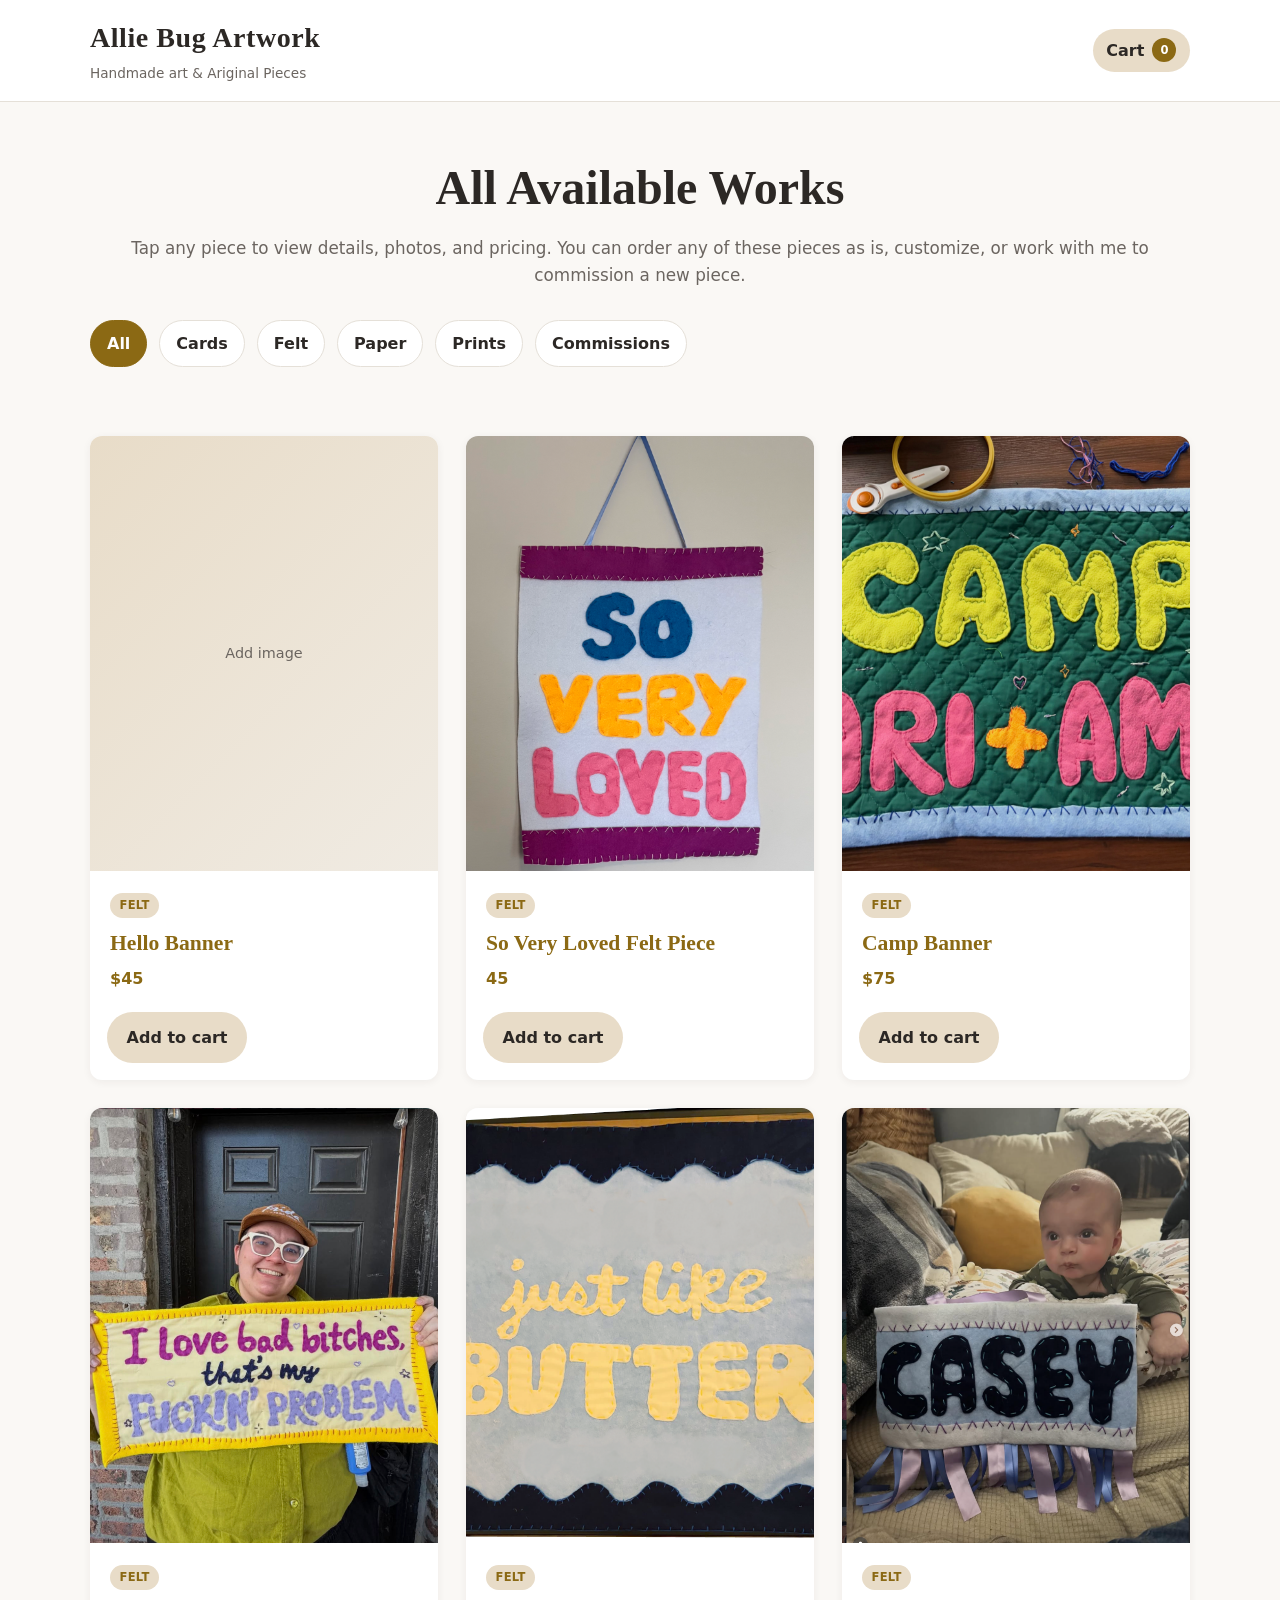
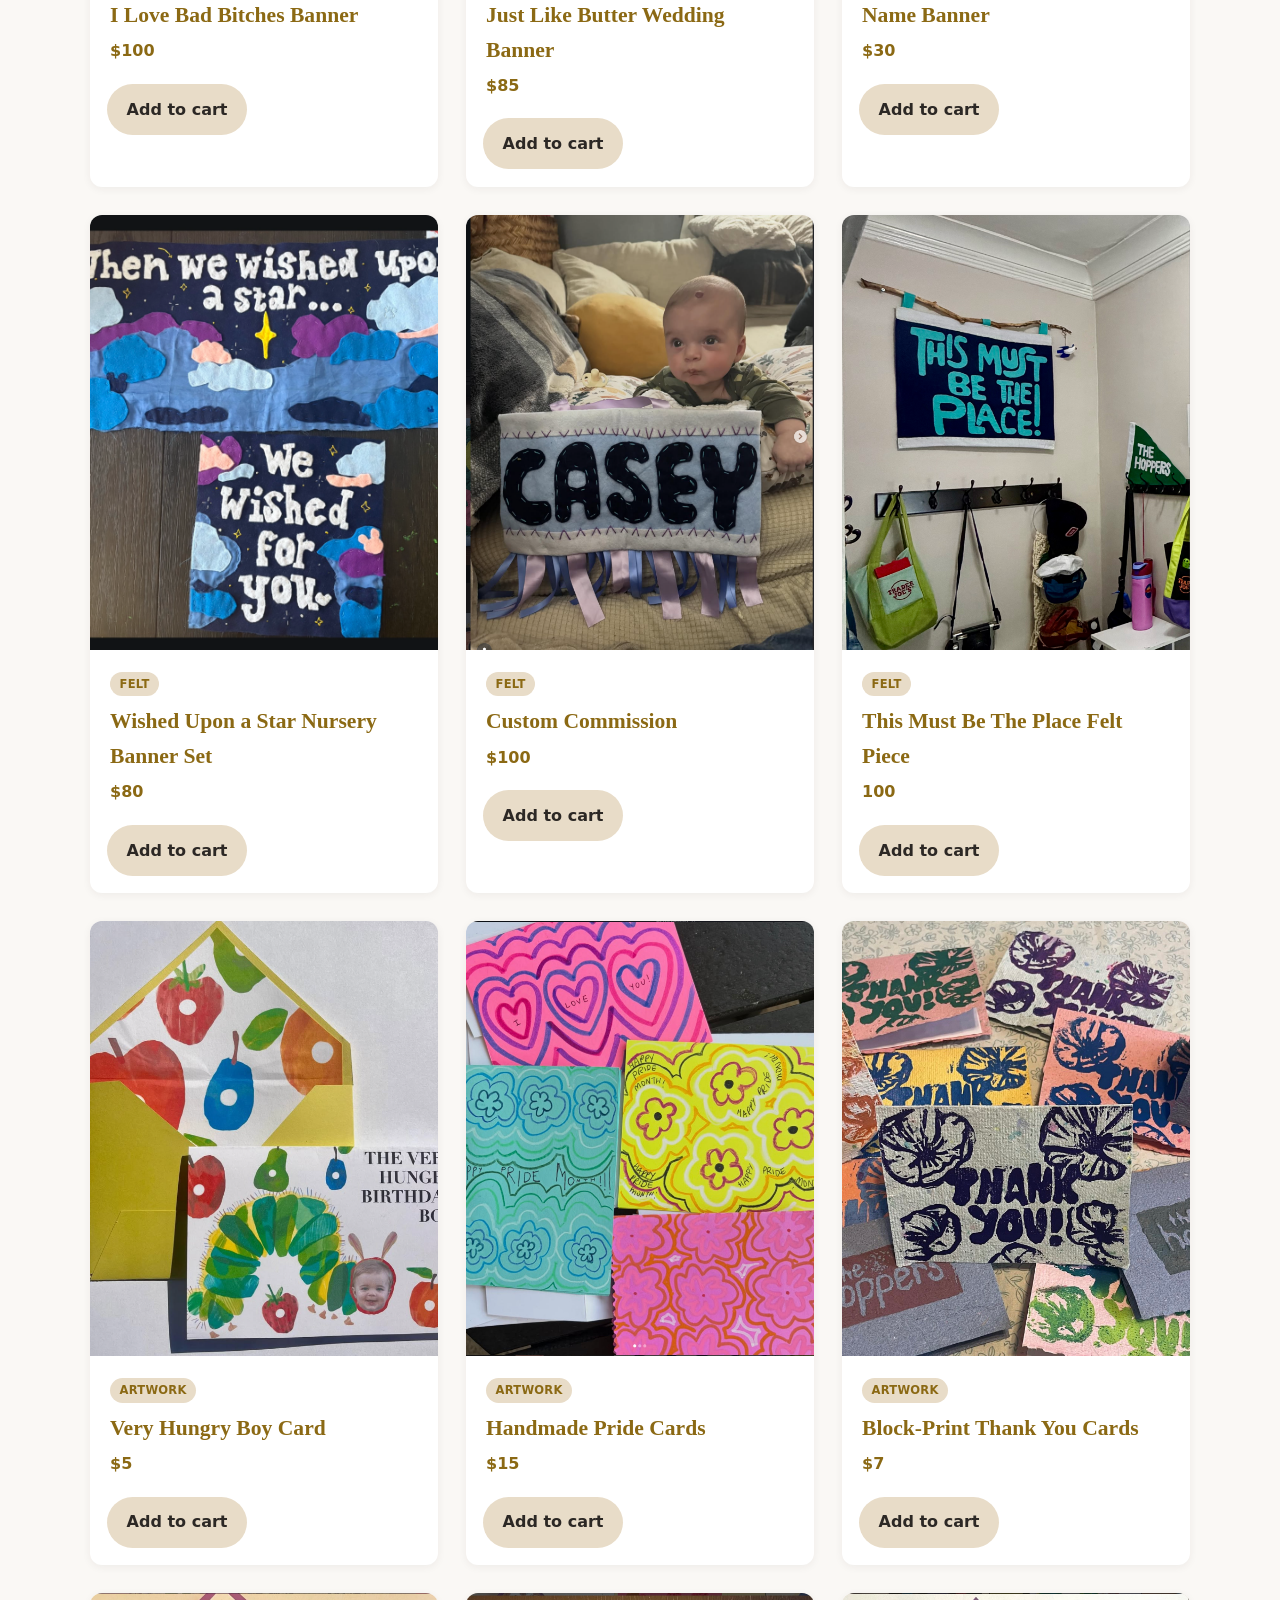
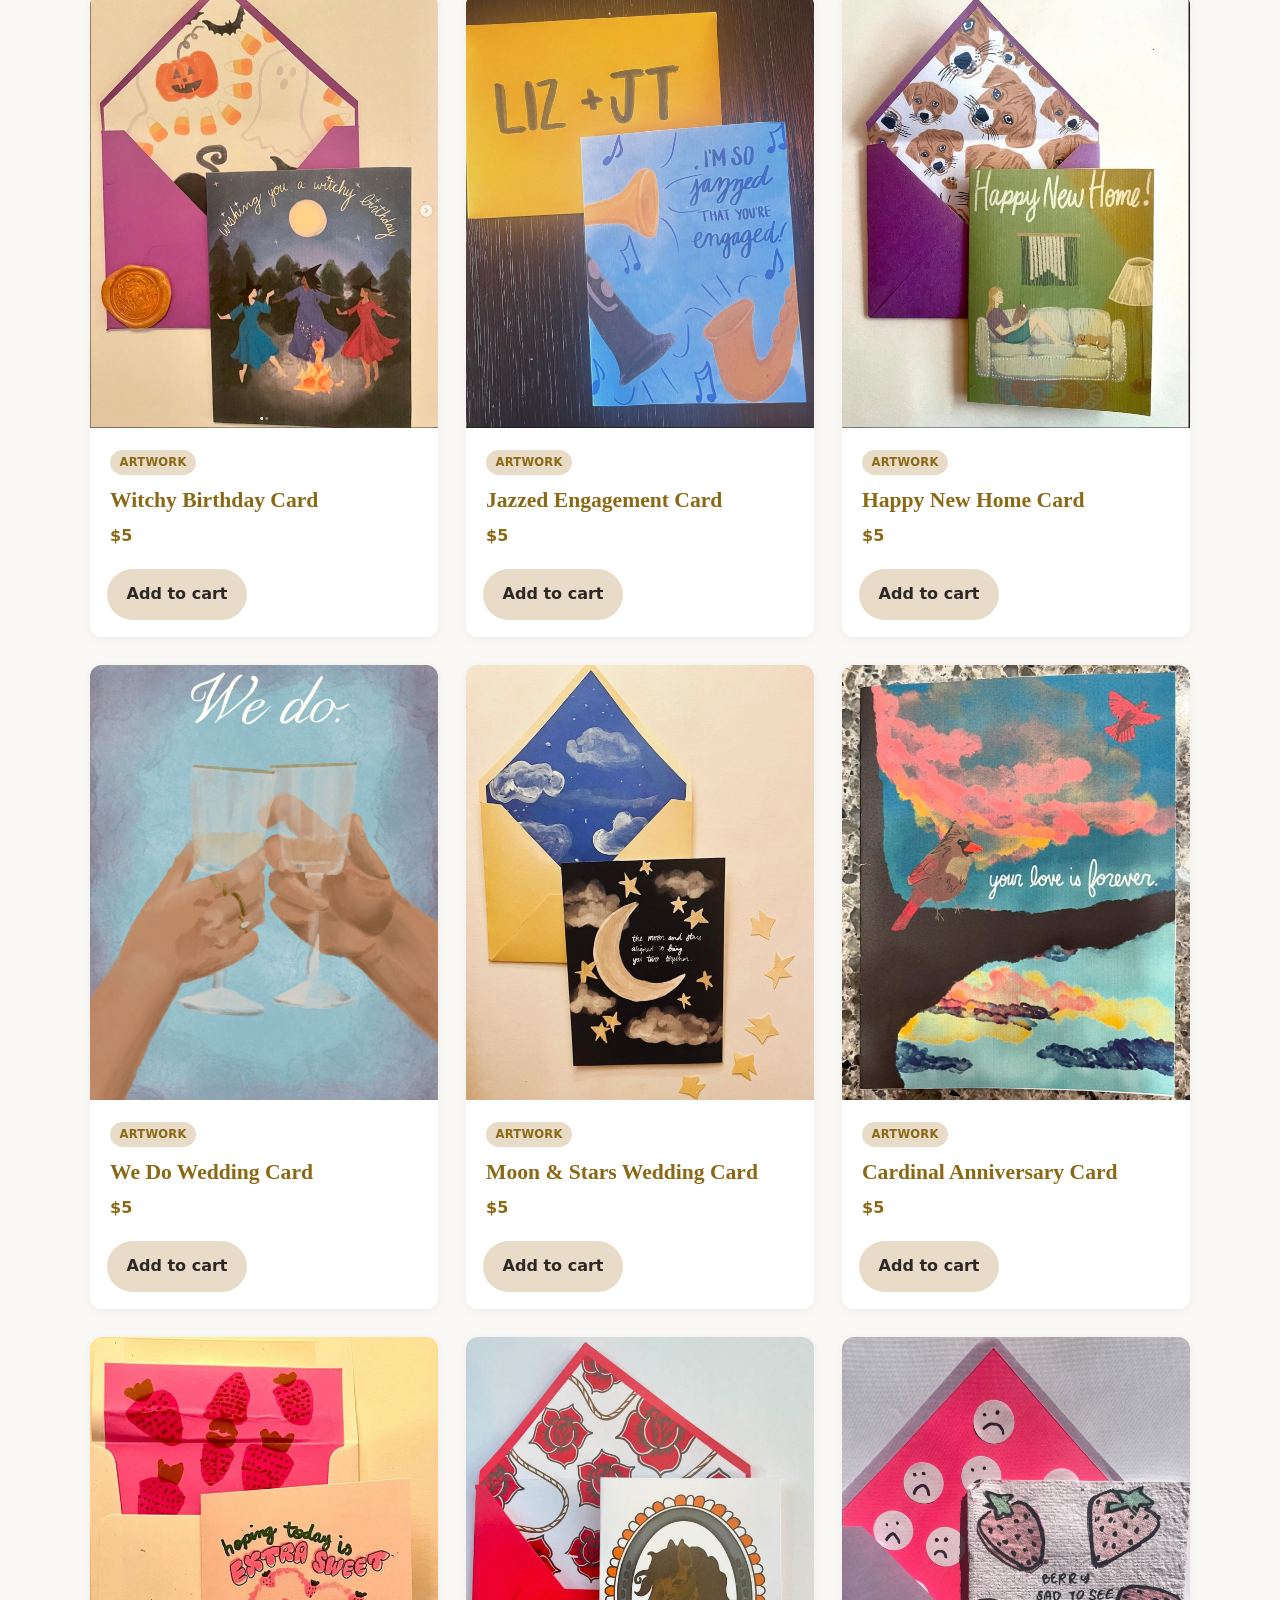
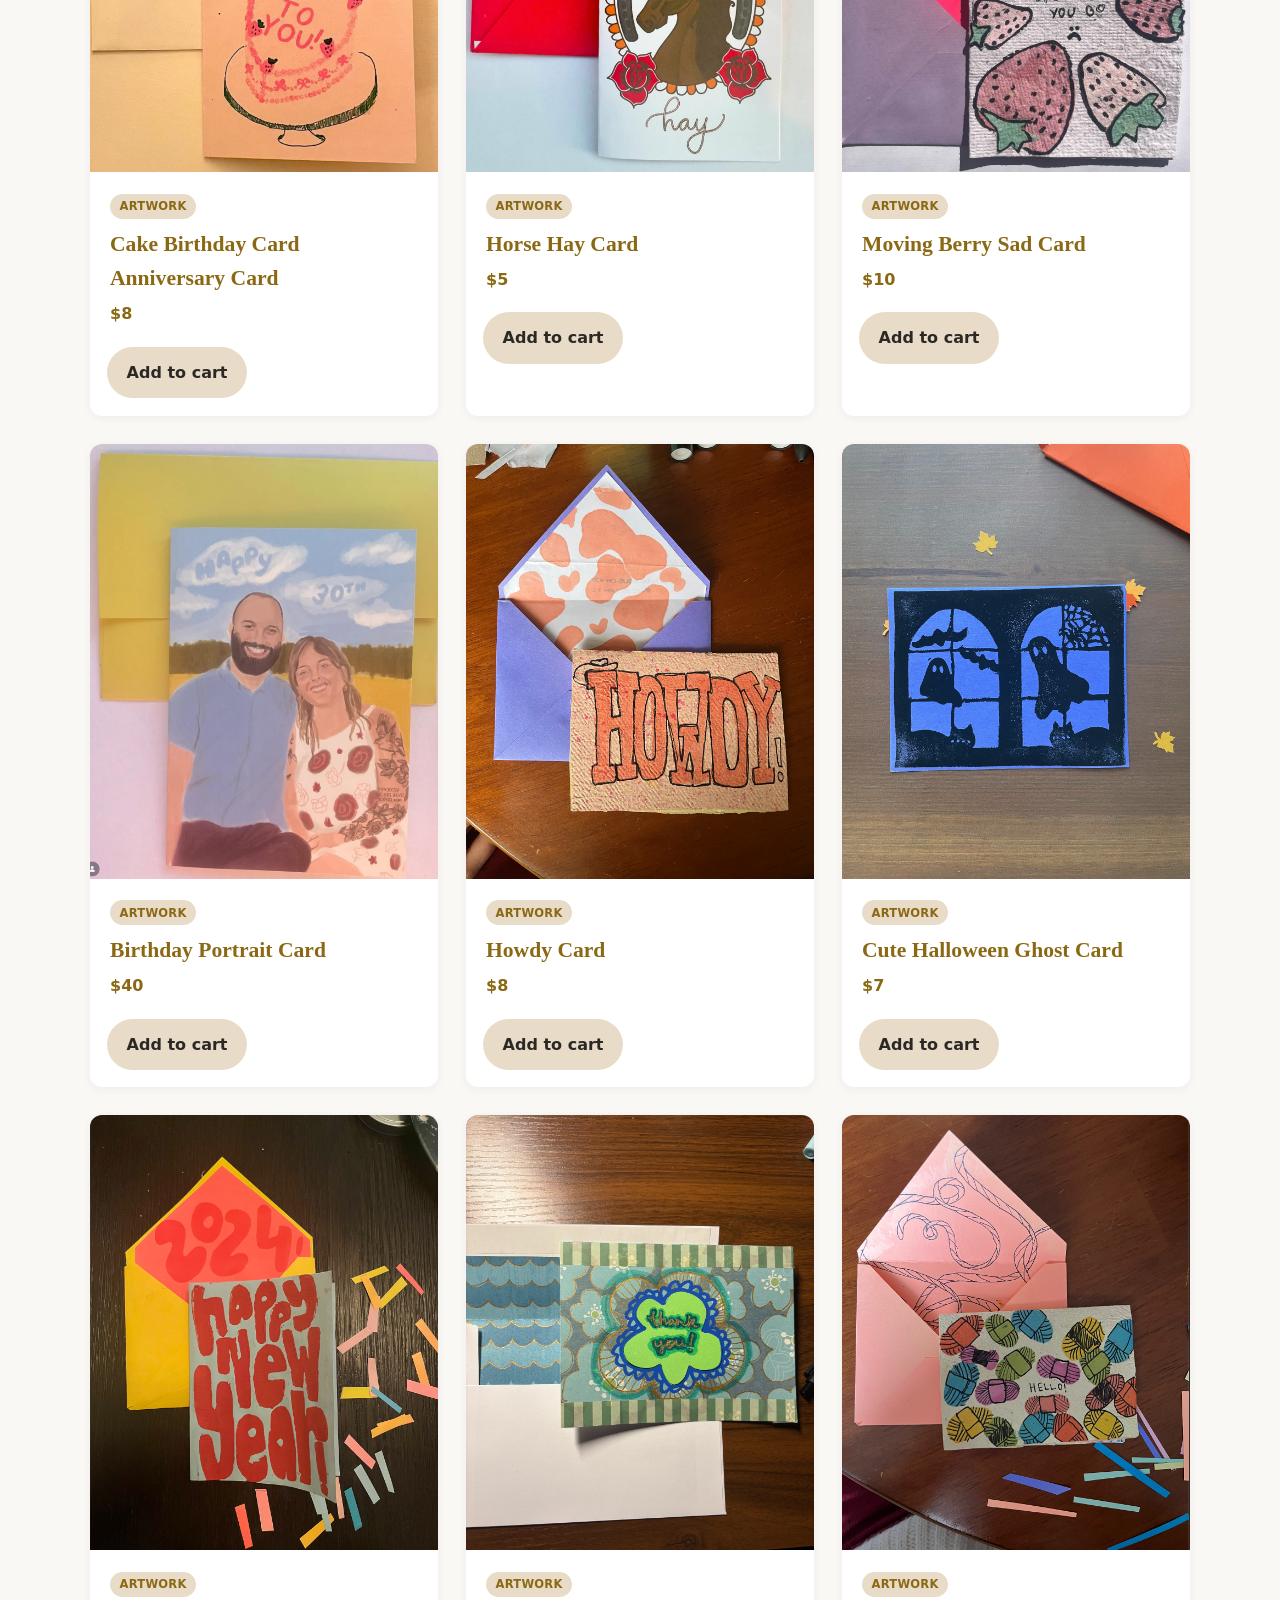
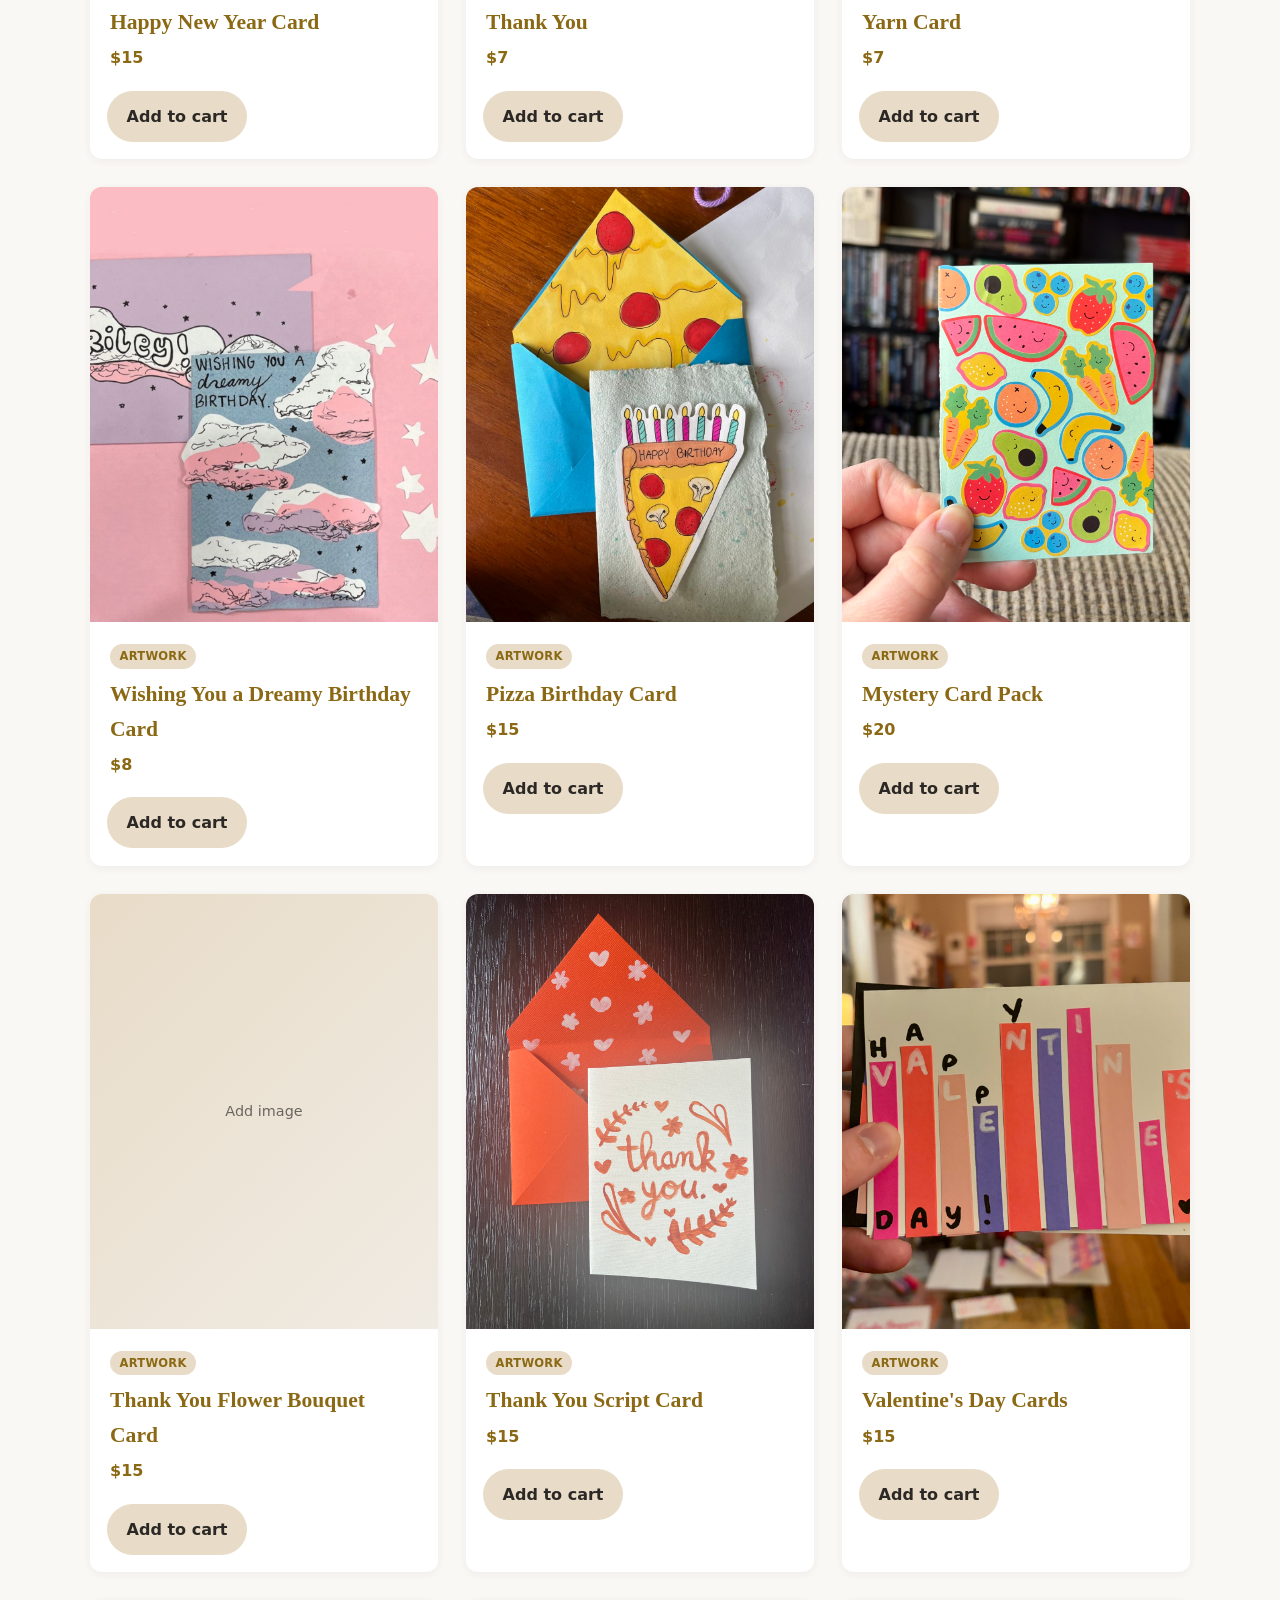
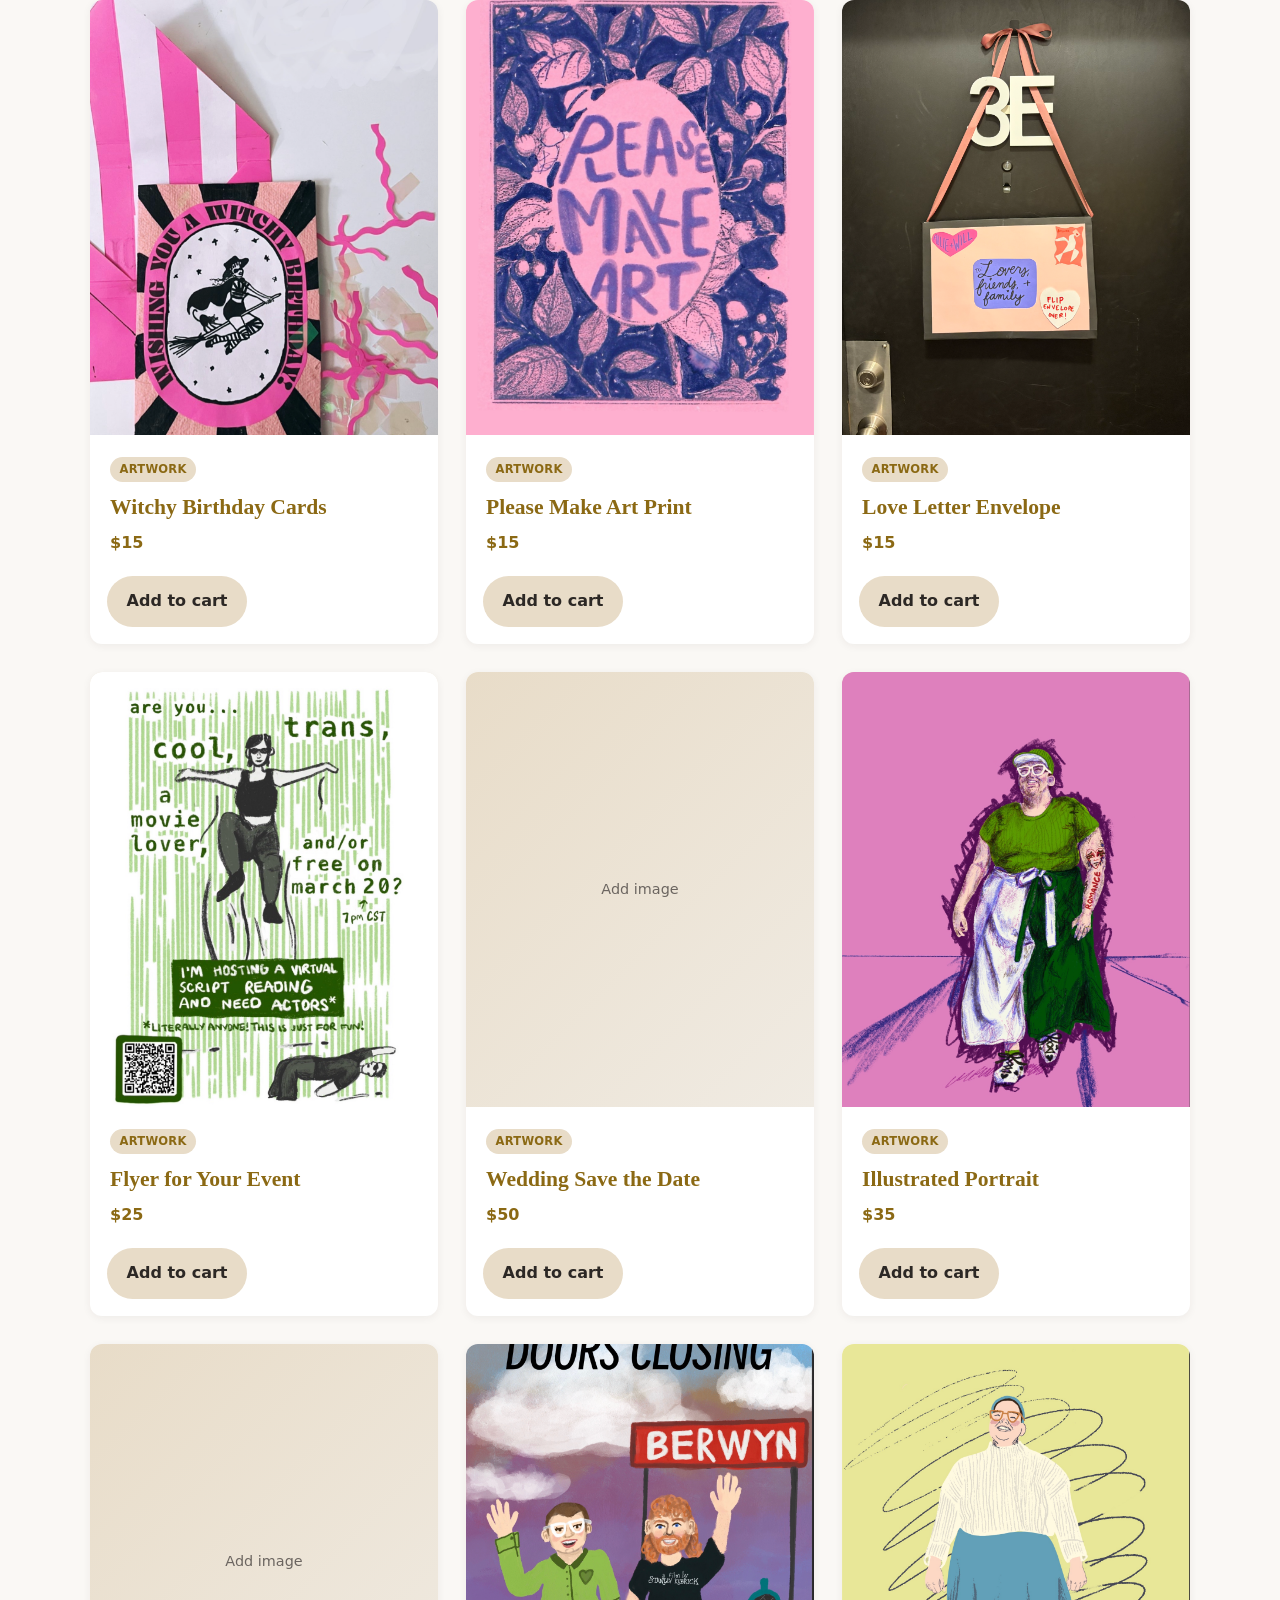
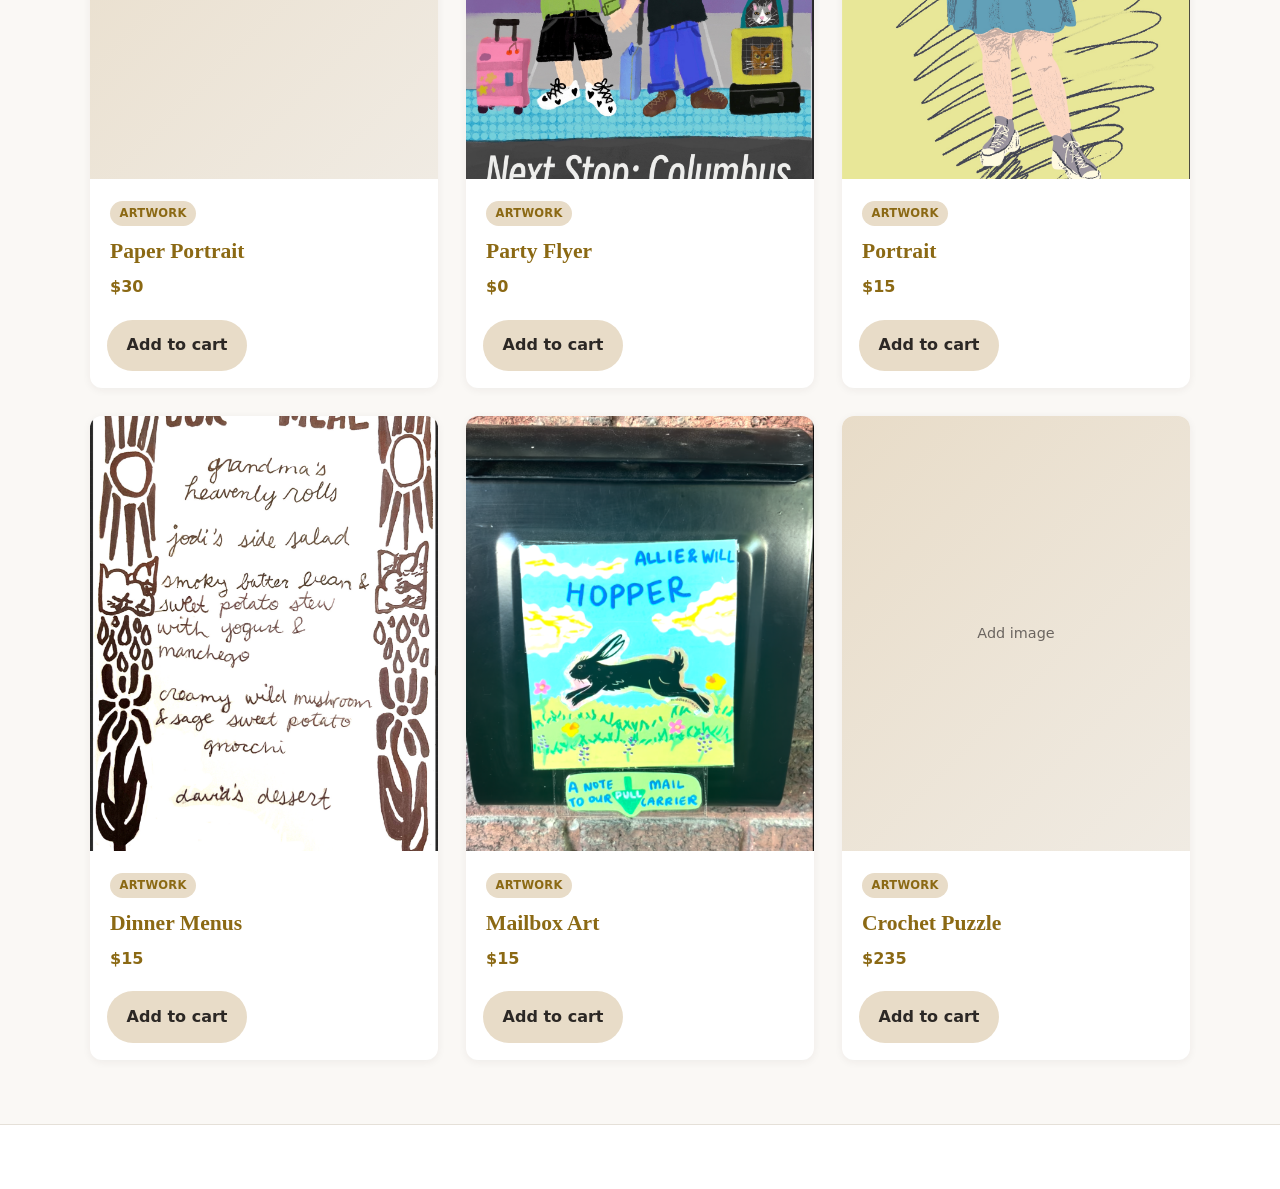
==== commit ba87aedd: "Subcategory update" ====
--- a/index.html
+++ b/index.html
@@ -55,6 +55,7 @@
           <button class="card-filter-button" type="button" data-filter="all">All</button>
           <button class="card-filter-button" type="button" data-filter="birthday">Birthday</button>
           <button class="card-filter-button" type="button" data-filter="thankyou">Thank You</button>
+          <button class="card-filter-button" type="button" data-filter="wedding">Wedding</button>
           <button class="card-filter-button" type="button" data-filter="celebration">Celebration</button>
           <button class="card-filter-button" type="button" data-filter="hello">Just Saying Hi</button>
           <button class="card-filter-button" type="button" data-filter="halloween">Halloween</button>
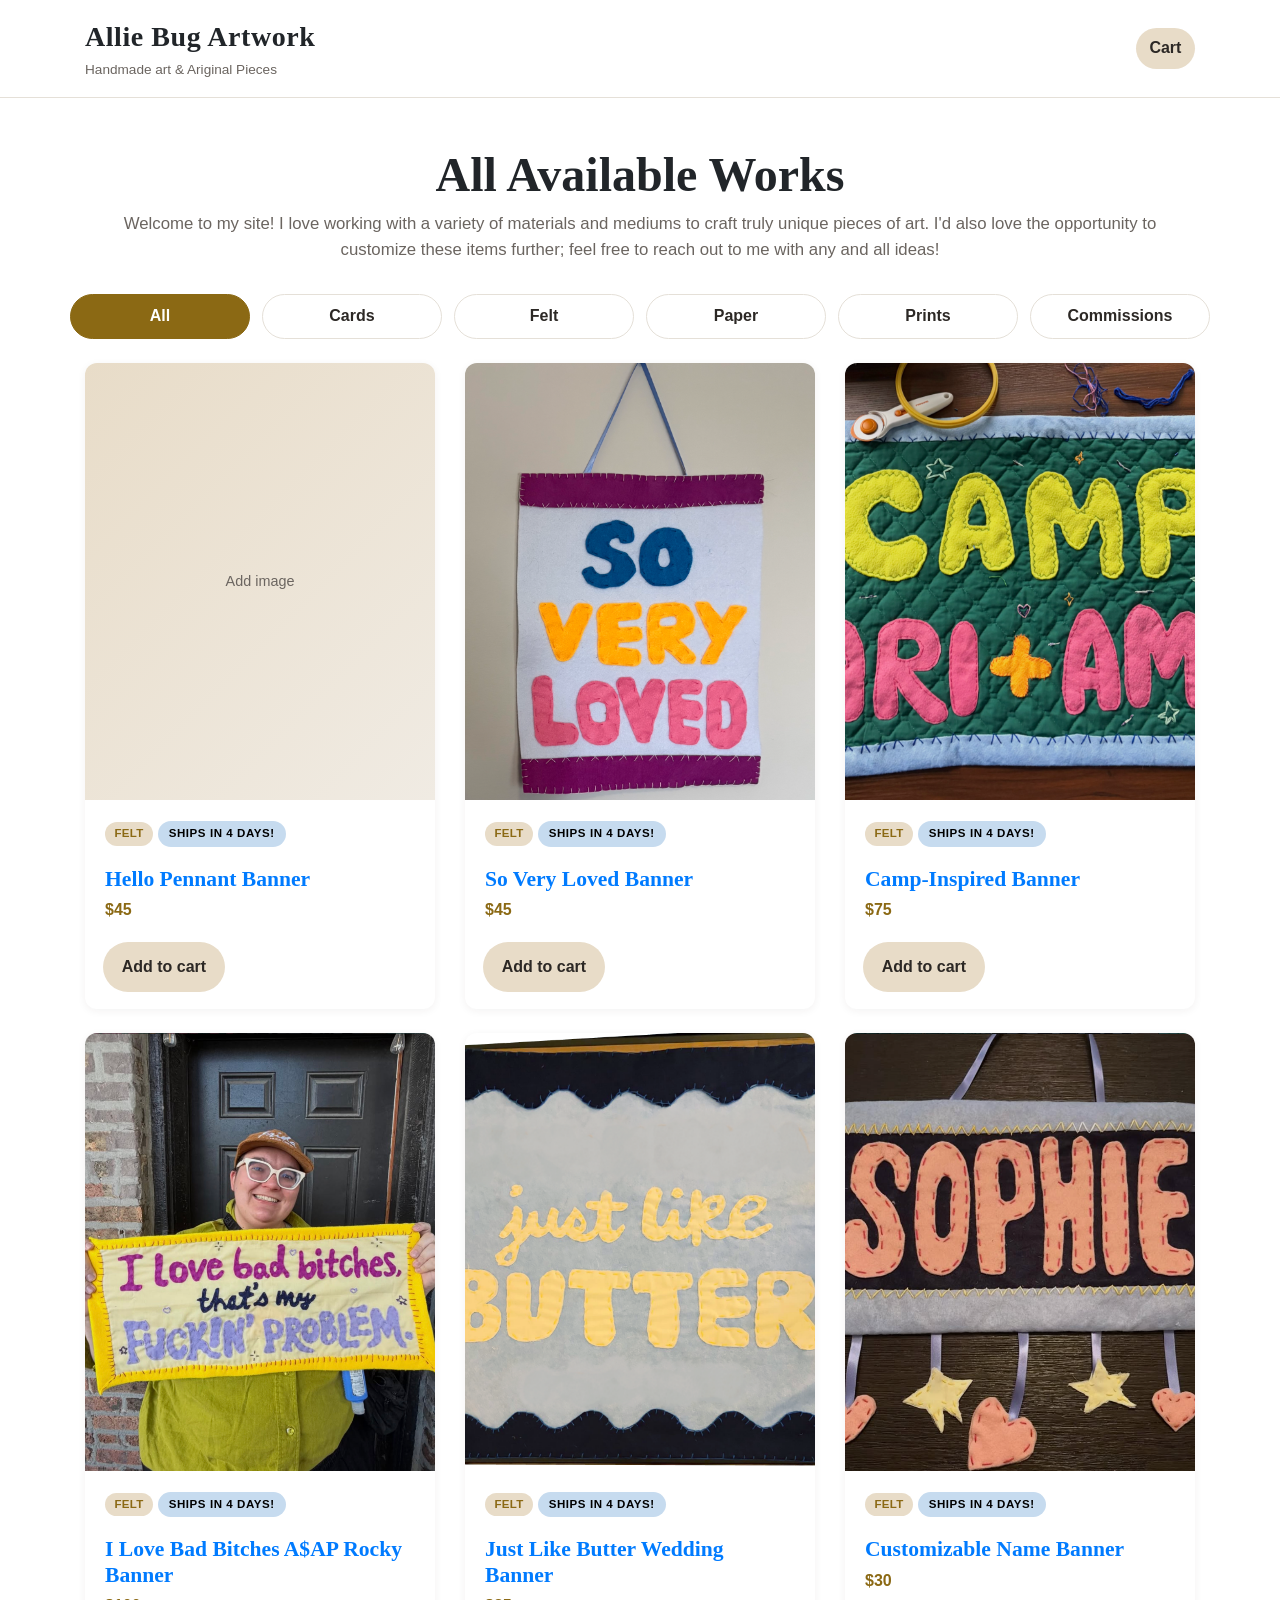
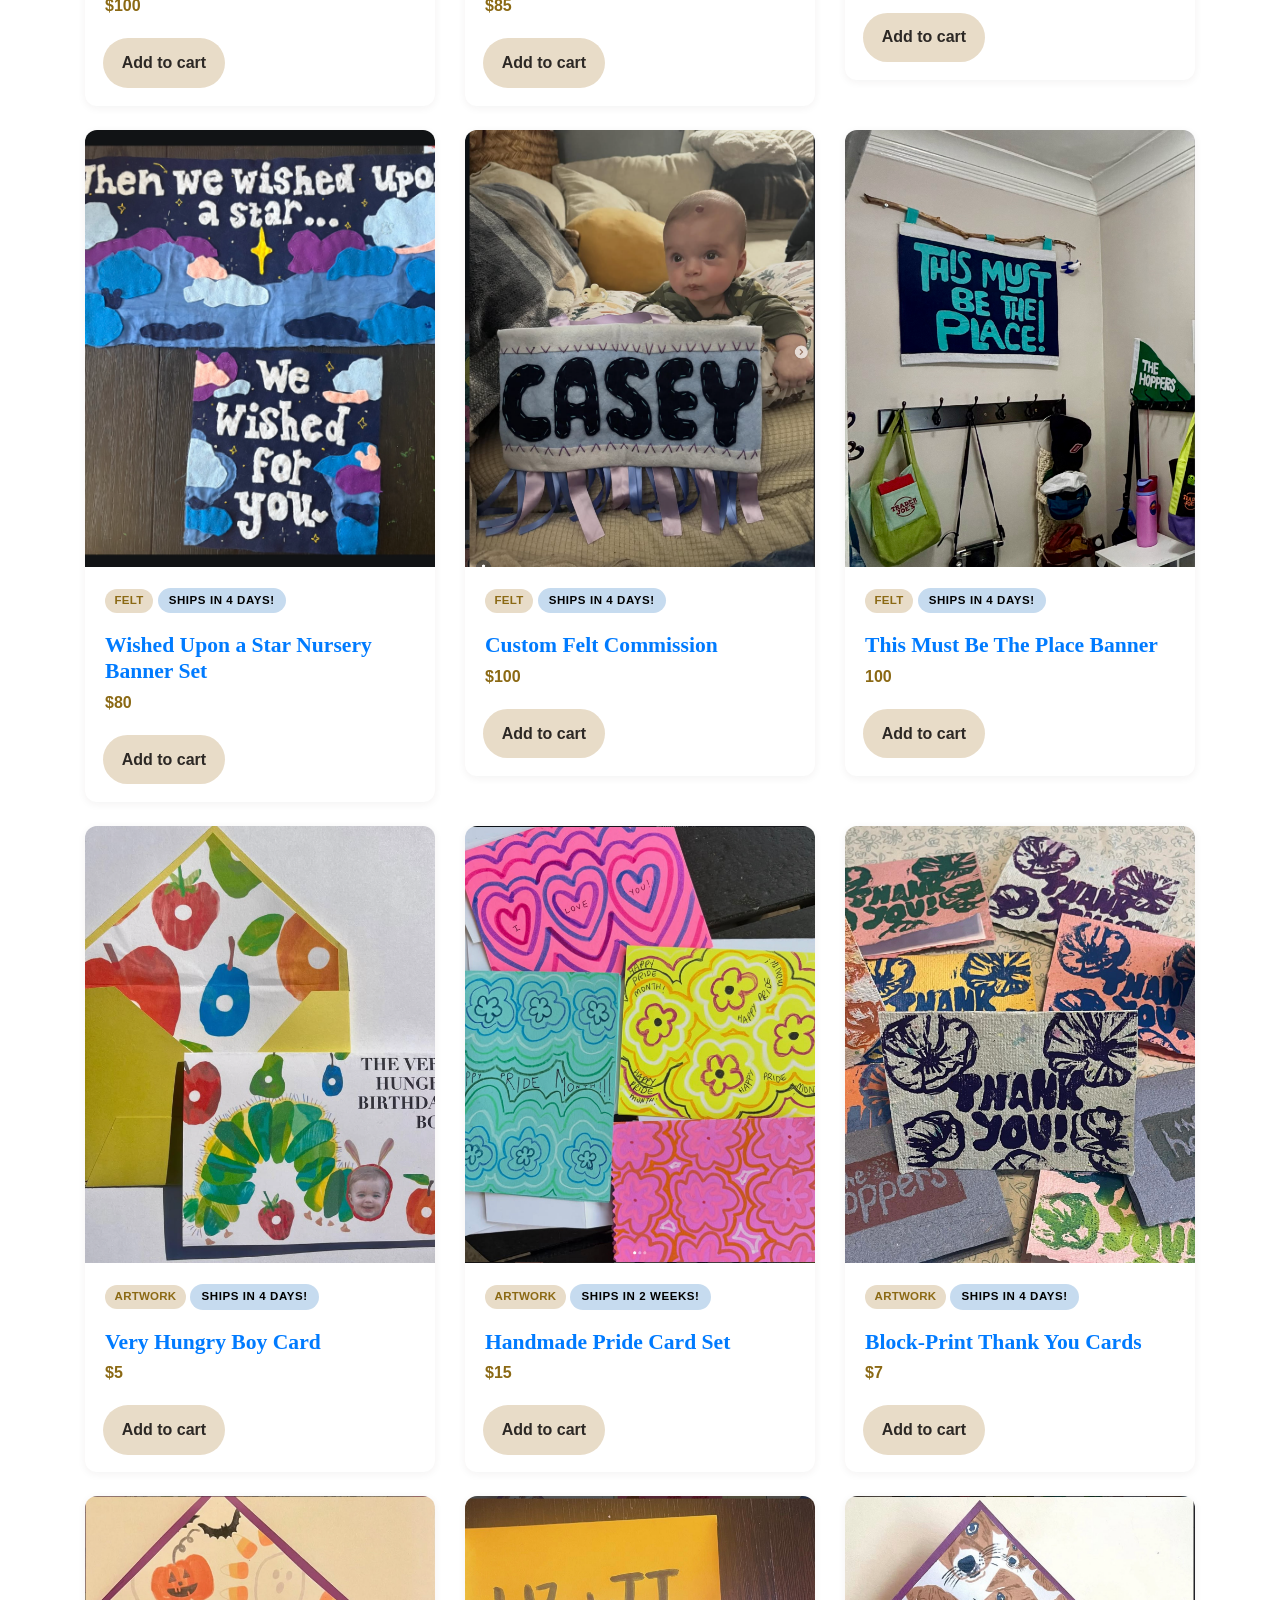
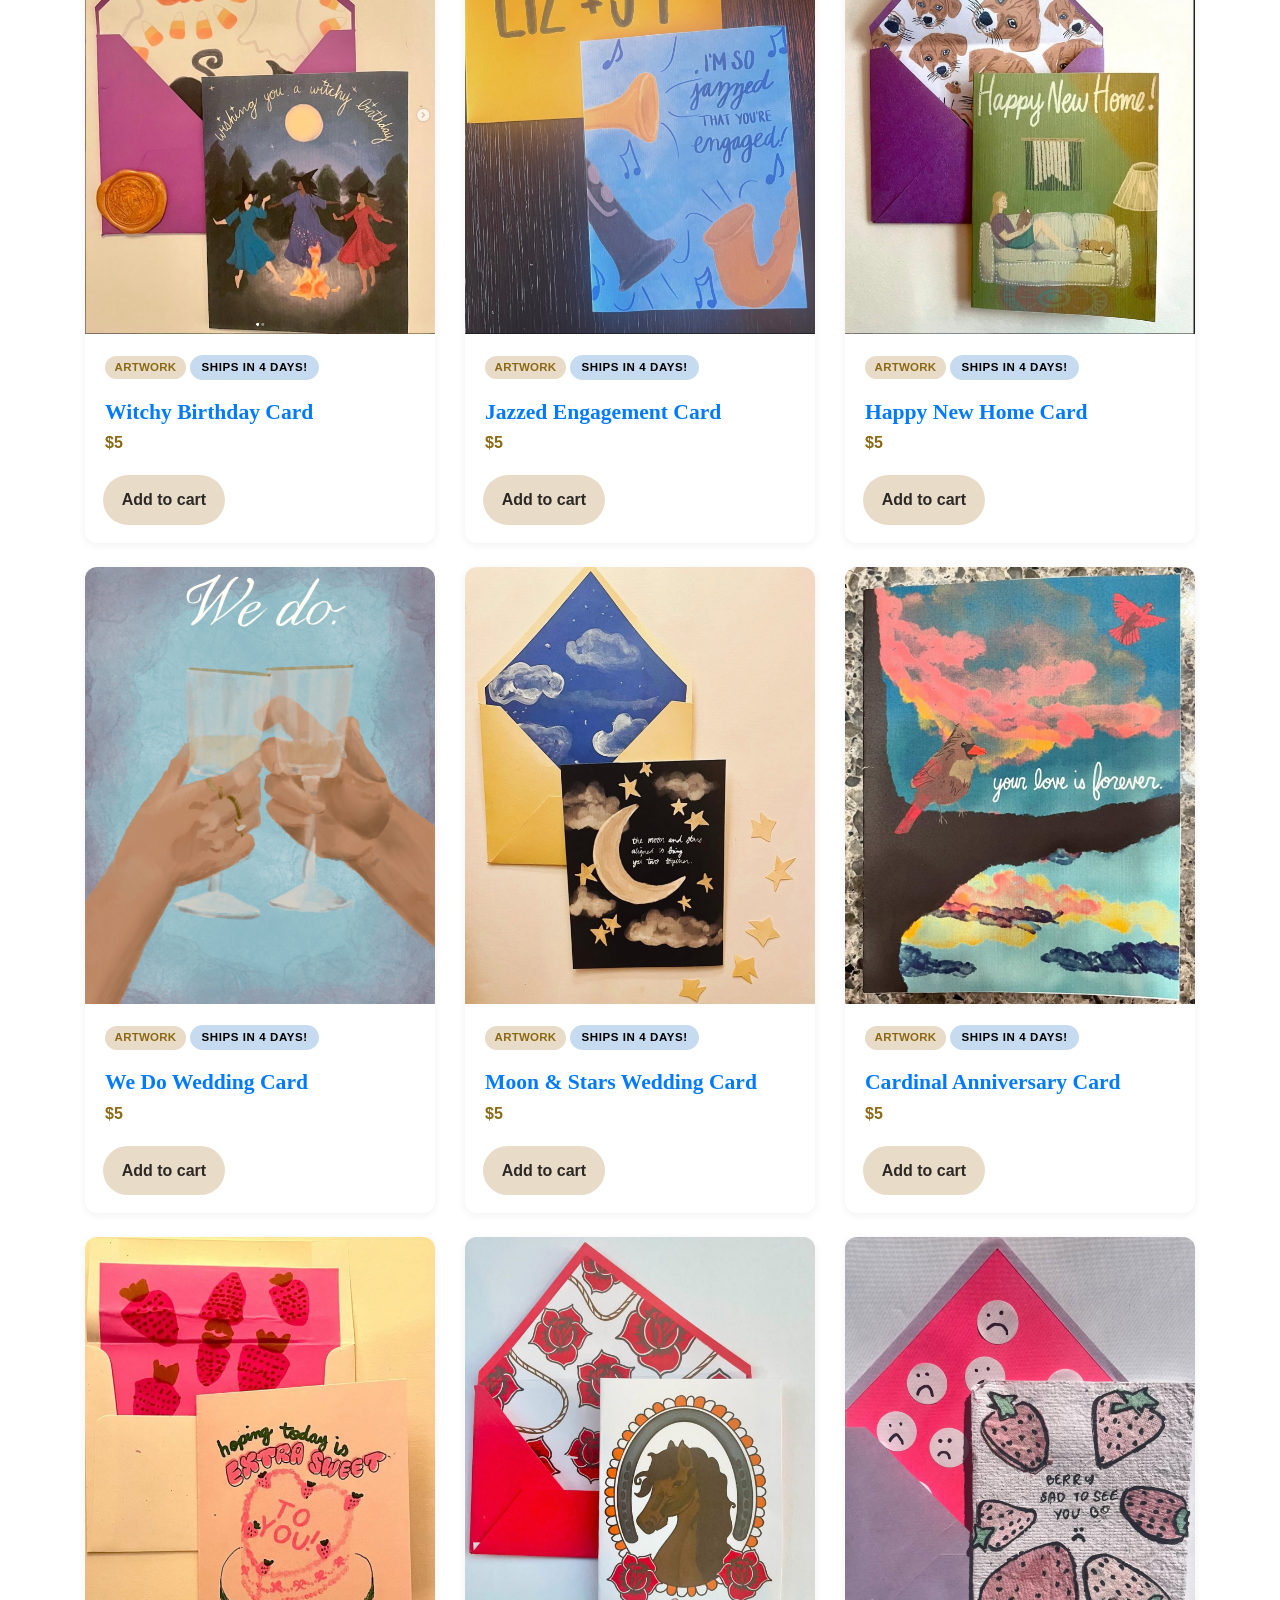
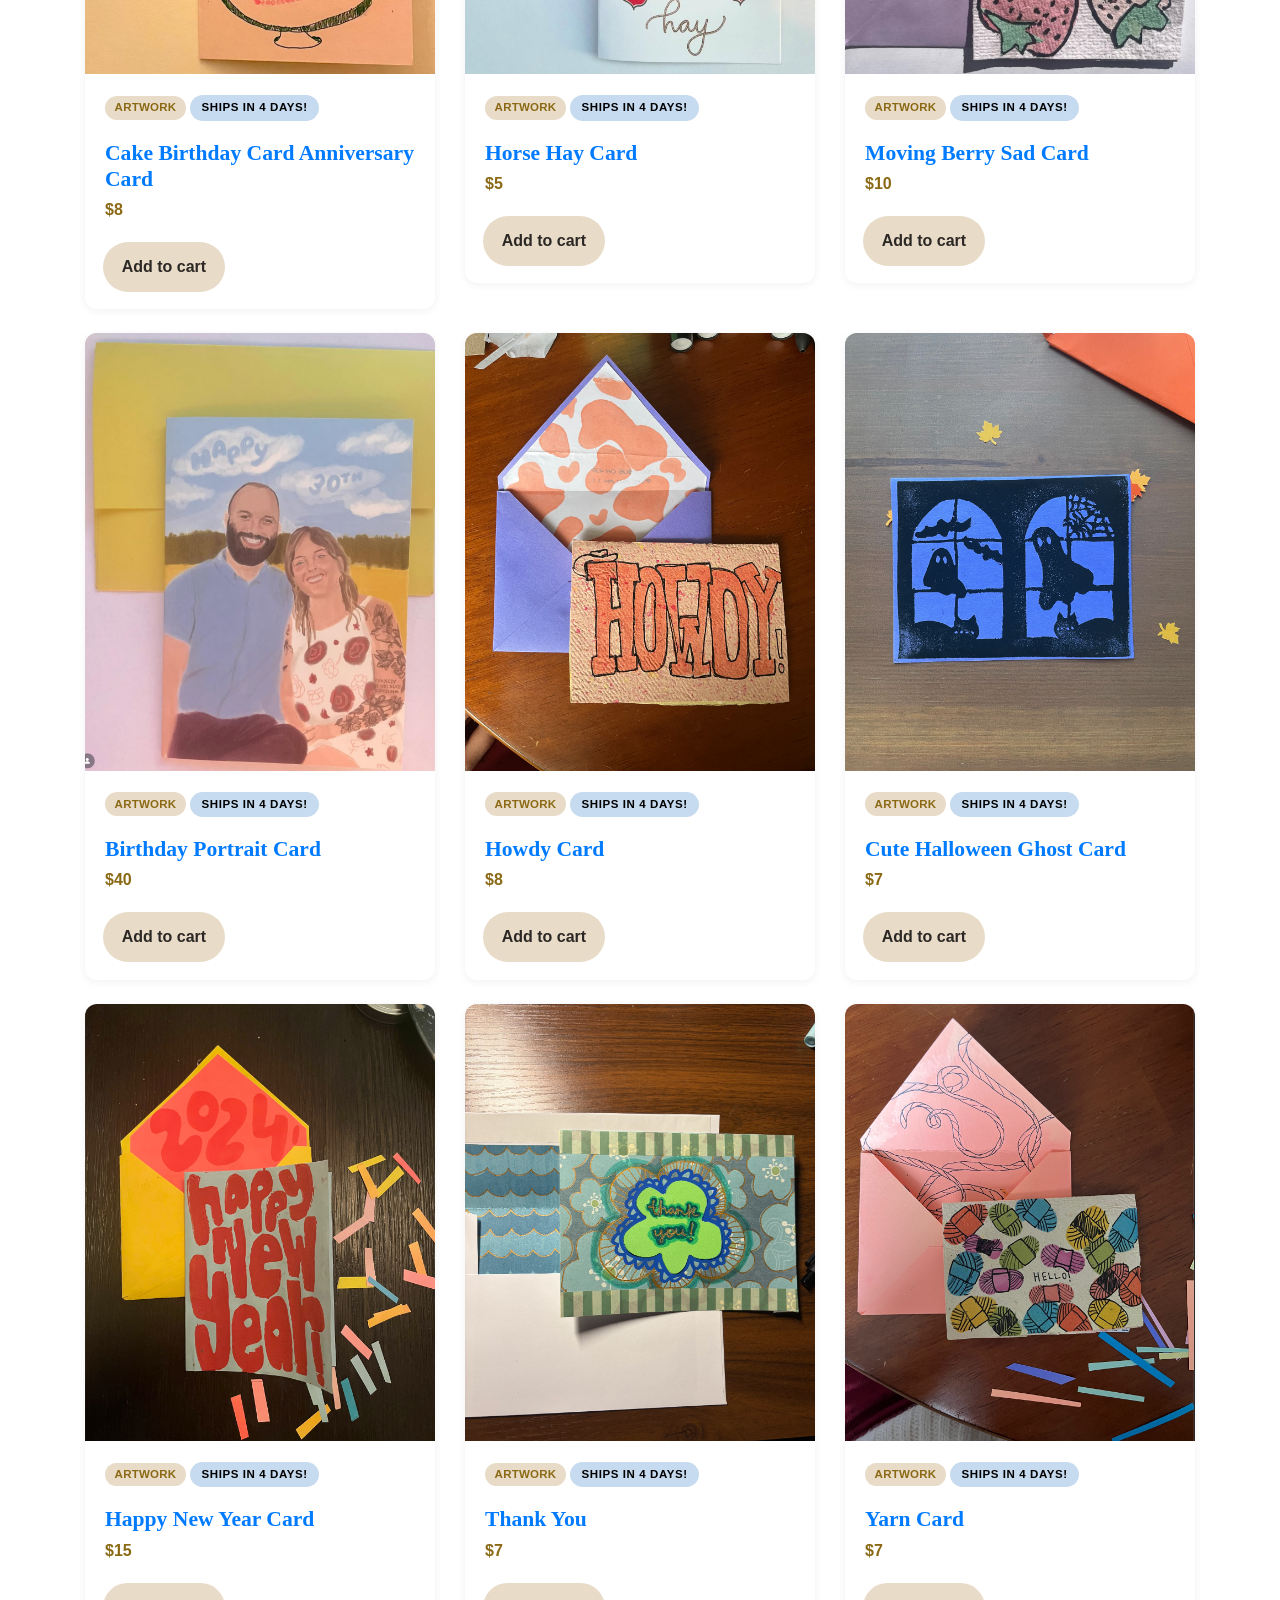
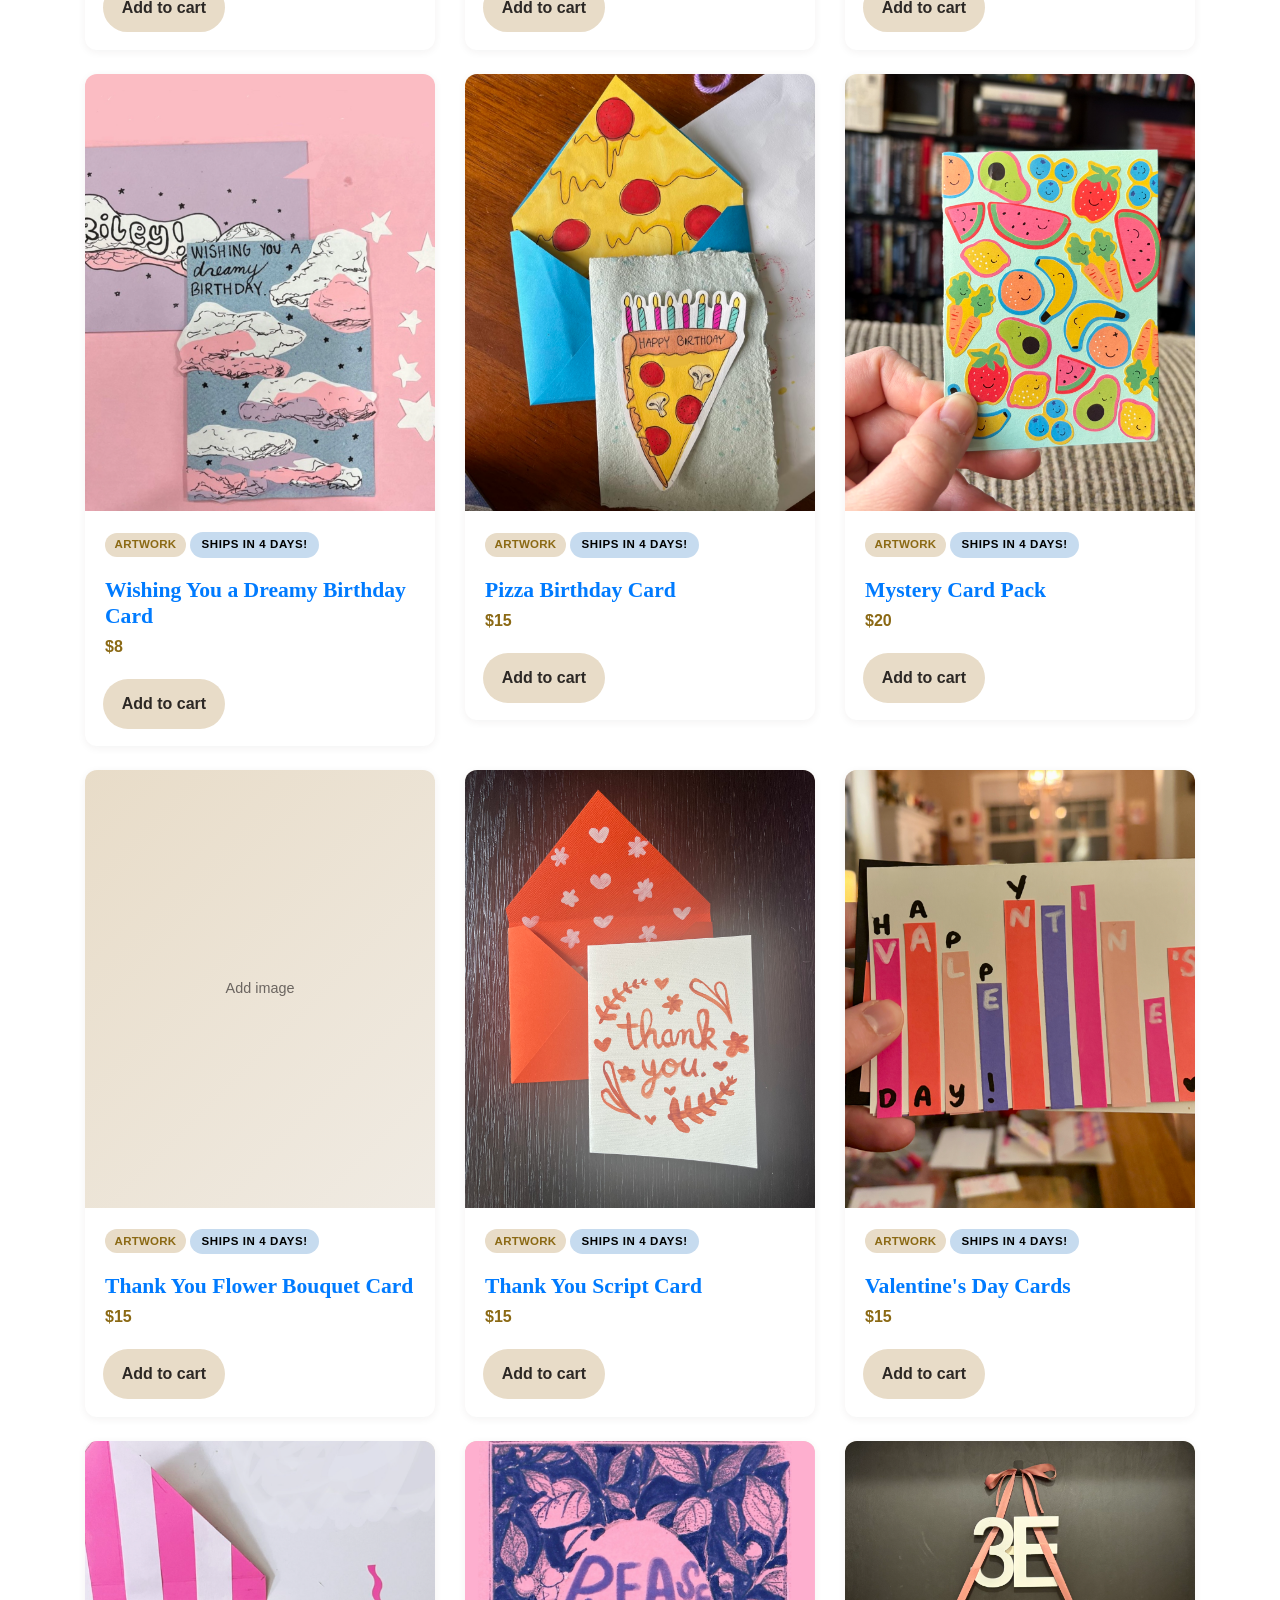
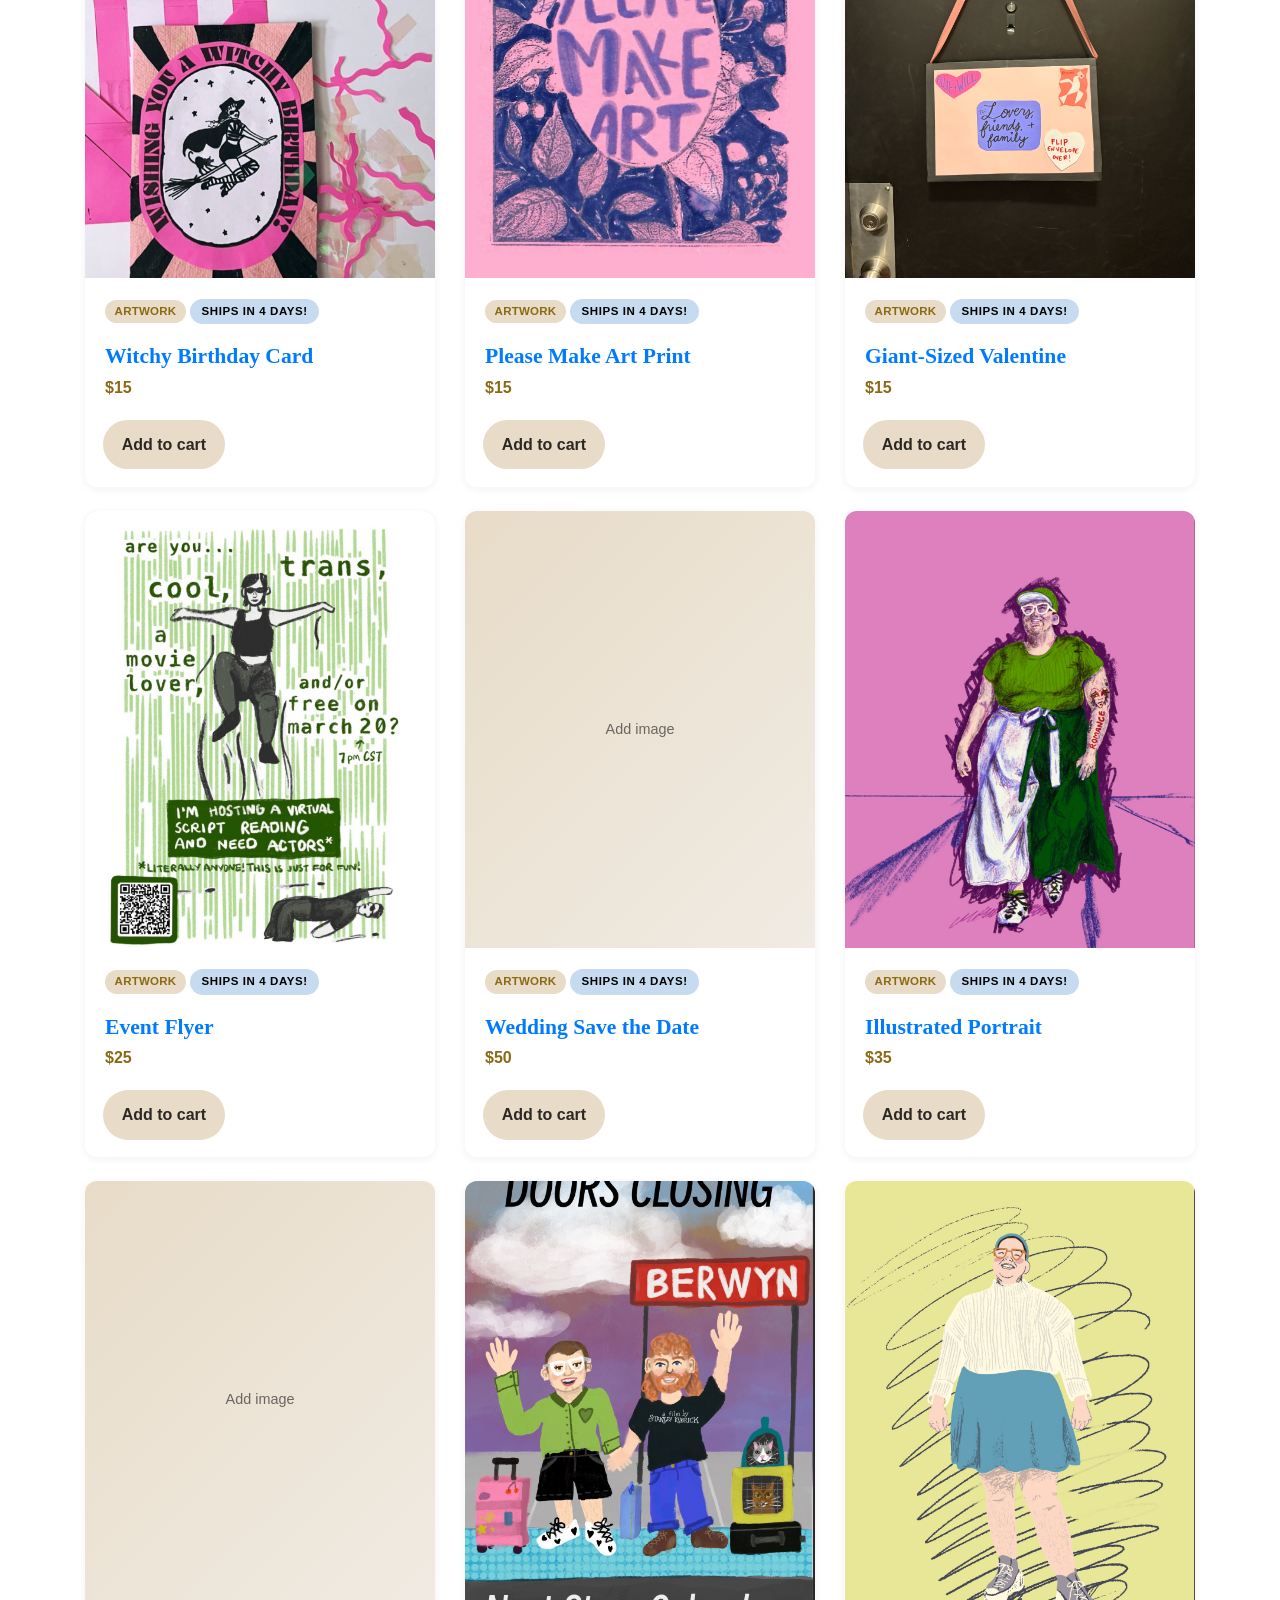
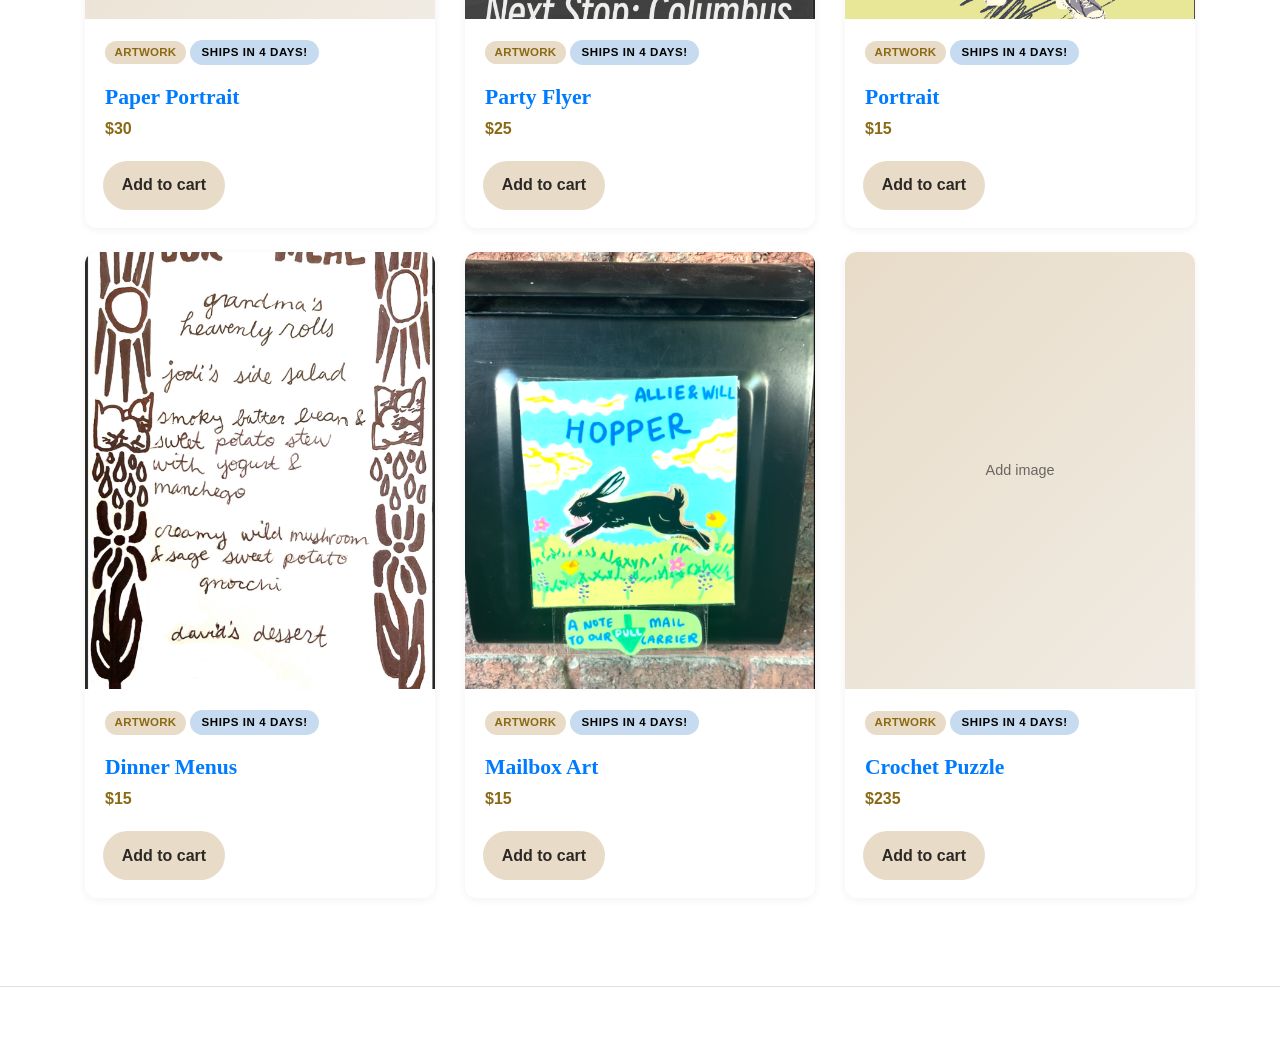
==== commit 9769a0b5: "Add bootstrap" ====
--- a/index.html
+++ b/index.html
@@ -12,6 +12,9 @@
   <link
     href="https://fonts.googleapis.com/css2?family=Cormorant+Garamond:ital,wght@0,400;0,600;1,400&family=DM+Sans:wght@400;500;600&display=swap"
     rel="stylesheet">
+  <link rel="stylesheet" href="https://cdn.jsdelivr.net/npm/bootstrap@4.3.1/dist/css/bootstrap.min.css"
+    integrity="sha384-ggOyR0iXCbMQv3Xipma34MD+dH/1fQ784/j6cY/iJTQUOhcWr7x9JvoRxT2MZw1T" crossorigin="anonymous">
+
 </head>
 
 <body>
@@ -42,23 +45,28 @@
 
     <section class="gallery-section">
       <div class="container">
-        <div class="gallery-toolbar" aria-label="Artwork filters">
-          <button class="filter-button active" type="button" data-filter="all">All</button>
-          <button class="filter-button" type="button" data-filter="cards">Cards</button>
-          <button class="filter-button" type="button" data-filter="felt">Felt</button>
-          <button class="filter-button" type="button" data-filter="paper">Paper</button>
-          <button class="filter-button" type="button" data-filter="prints">Prints</button>
-          <button class="filter-button" type="button" data-filter="commission">Commissions</button>
+        <div class="row gallery-toolbar" aria-label="Artwork filters">
+
+          <button class="col filter-button active" type="button" data-filter="all">All</button>
+          <button class="col filter-button" type="button" data-filter="cards">Cards</button>
+          <button class="col filter-button" type="button" data-filter="felt">Felt</button>
+          <button class="col filter-button" type="button" data-filter="paper">Paper</button>
+          <button class="col filter-button" type="button" data-filter="prints">Prints</button>
+          <button class="col filter-button" type="button" data-filter="commission">Commissions</button>
+
         </div>
-      
-        <div class="subcategory-toolbar">
-          <button class="card-filter-button" type="button" data-filter="all">All</button>
-          <button class="card-filter-button" type="button" data-filter="birthday">Birthday</button>
-          <button class="card-filter-button" type="button" data-filter="thankyou">Thank You</button>
-          <button class="card-filter-button" type="button" data-filter="wedding">Wedding</button>
-          <button class="card-filter-button" type="button" data-filter="celebration">Celebration</button>
-          <button class="card-filter-button" type="button" data-filter="hello">Just Saying Hi</button>
-          <button class="card-filter-button" type="button" data-filter="halloween">Halloween</button>
+        <div class="d-none">
+          <div class="row subcategory-toolbar">
+
+            <button class="col card-filter-button" type="button" data-filter="all">All</button>
+            <button class="col card-filter-button" type="button" data-filter="birthday">Birthday</button>
+            <button class="col card-filter-button" type="button" data-filter="thankyou">Thank You</button>
+            <button class="col card-filter-button" type="button" data-filter="wedding">Wedding</button>
+            <button class="col card-filter-button" type="button" data-filter="celebration">Celebration</button>
+            <button class="col card-filter-button" type="button" data-filter="hello">Just Saying Hi</button>
+            <button class="col card-filter-button" type="button" data-filter="halloween">Halloween</button>
+
+          </div>
         </div>
         <div class="gallery-grid" id="gallery-grid">
           <p class="loading">Loading artwork…</p>
@@ -73,6 +81,16 @@
 
   <script src="js/site.js"></script>
   <script src="js/gallery.js"></script>
+
+  <script src="https://code.jquery.com/jquery-3.3.1.slim.min.js"
+    integrity="sha384-q8i/X+965DzO0rT7abK41JStQIAqVgRVzpbzo5smXKp4YfRvH+8abtTE1Pi6jizo"
+    crossorigin="anonymous"></script>
+  <script src="https://cdn.jsdelivr.net/npm/popper.js@1.14.7/dist/umd/popper.min.js"
+    integrity="sha384-UO2eT0CpHqdSJQ6hJty5KVphtPhzWj9WO1clHTMGa3JDZwrnQq4sF86dIHNDz0W1"
+    crossorigin="anonymous"></script>
+  <script src="https://cdn.jsdelivr.net/npm/bootstrap@4.3.1/dist/js/bootstrap.min.js"
+    integrity="sha384-JjSmVgyd0p3pXB1rRibZUAYoIIy6OrQ6VrjIEaFf/nJGzIxFDsf4x0xIM+B07jRM"
+    crossorigin="anonymous"></script>
 </body>
 
 </html>
--- a/css/style.css
+++ b/css/style.css
@@ -226,8 +226,6 @@
 }
 
 .gallery-toolbar {
-  display: flex;
-  flex-wrap: wrap;
   gap: 0.75rem;
   margin-bottom: 1.5rem;
 }
@@ -257,15 +255,11 @@
   color: #fff;
 }
 
-.gallery-grid {
-  display: grid;
-  grid-template-columns: repeat(auto-fill, minmax(280px, 1fr));
-  gap: 1.75rem;
-}
 
 .art-card {
   background: var(--color-surface);
   border-radius: var(--radius);
+  margin-bottom: 1.5rem;
   overflow: hidden;
   box-shadow: var(--shadow-sm);
   transition: transform 0.2s ease, box-shadow 0.2s ease;
@@ -419,6 +413,19 @@
   text-transform: uppercase;
 }
 
+.timetoship-category {
+  display: inline-block;
+  margin: 0 0 0.75rem;
+  border-radius: 999px;
+  background: #c6dbef;
+  color: black;
+  padding: 0.25rem 0.7rem;
+  font-size: 0.72rem;
+  font-weight: 700;
+  letter-spacing: 0.05em;
+  text-transform: uppercase;
+}
+
 .piece-info h1 {
   font-family: var(--font-display);
   font-size: clamp(2rem, 4vw, 2.75rem);
